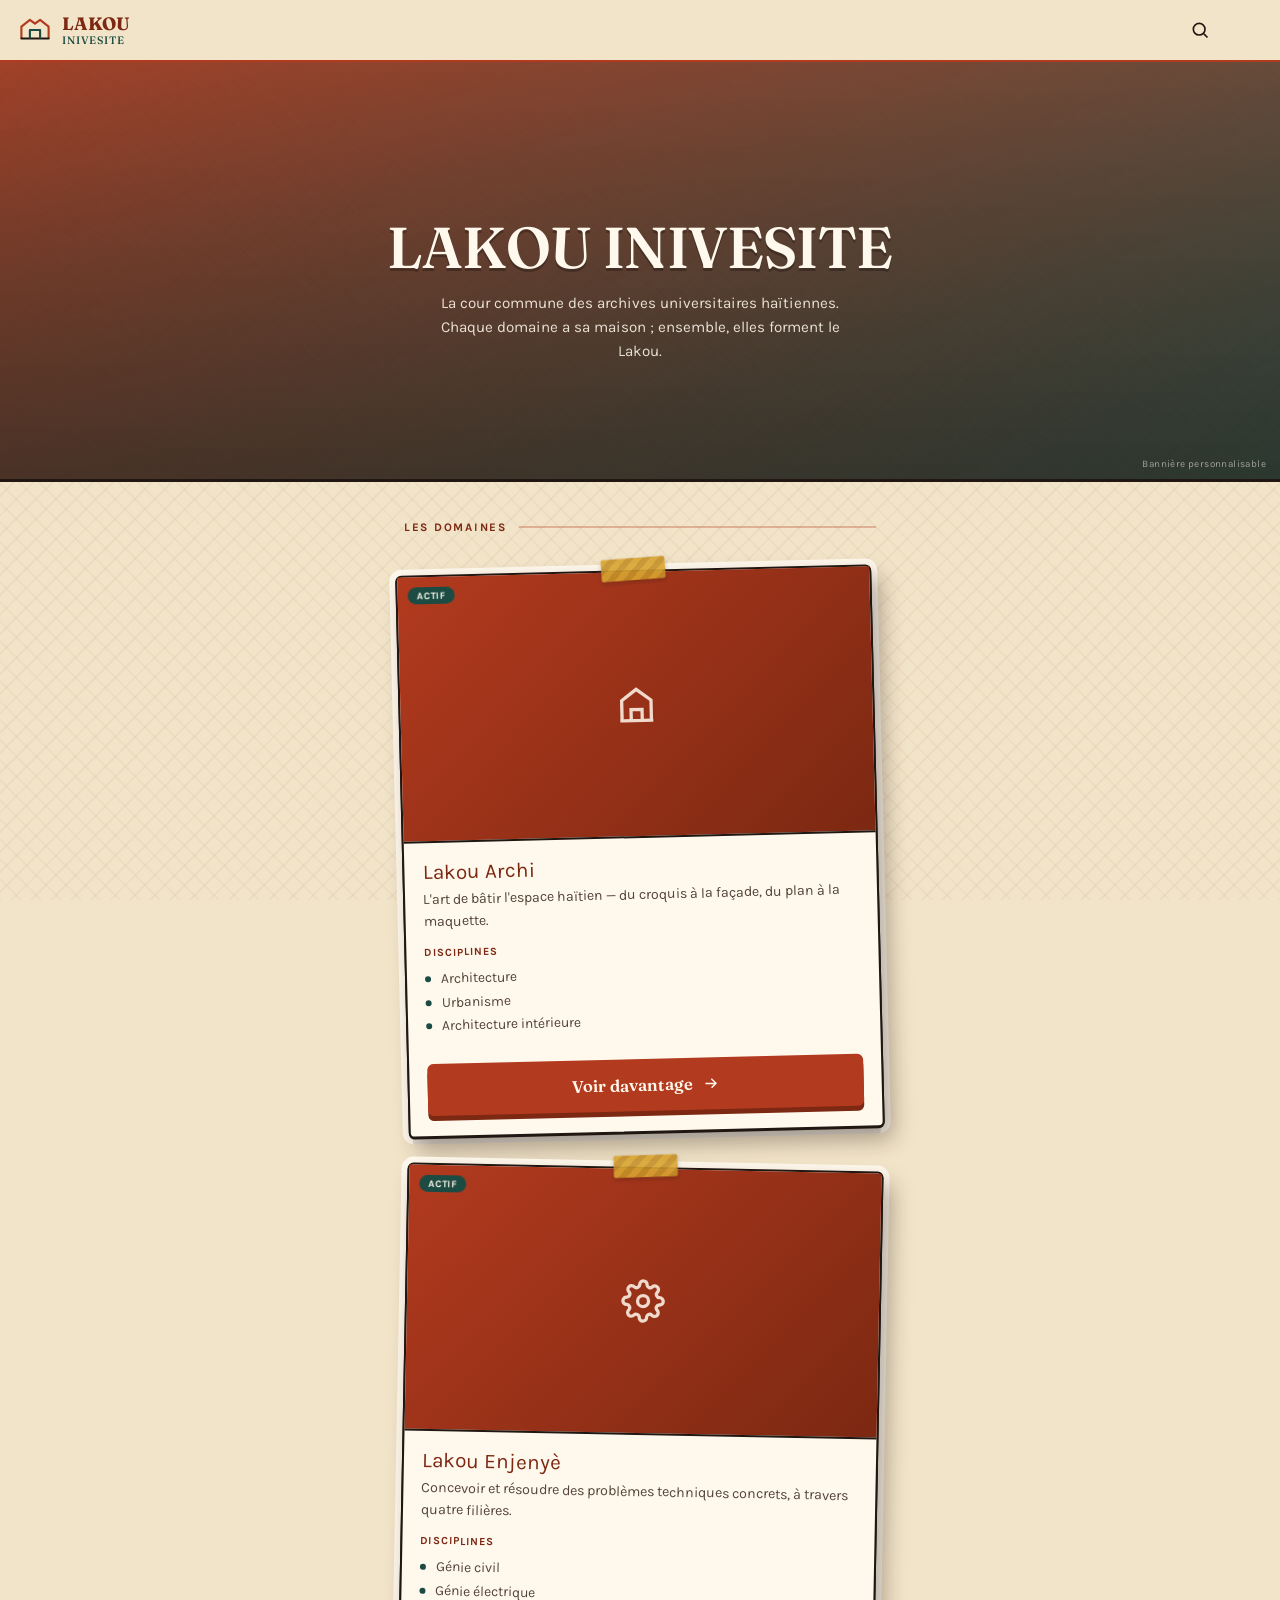
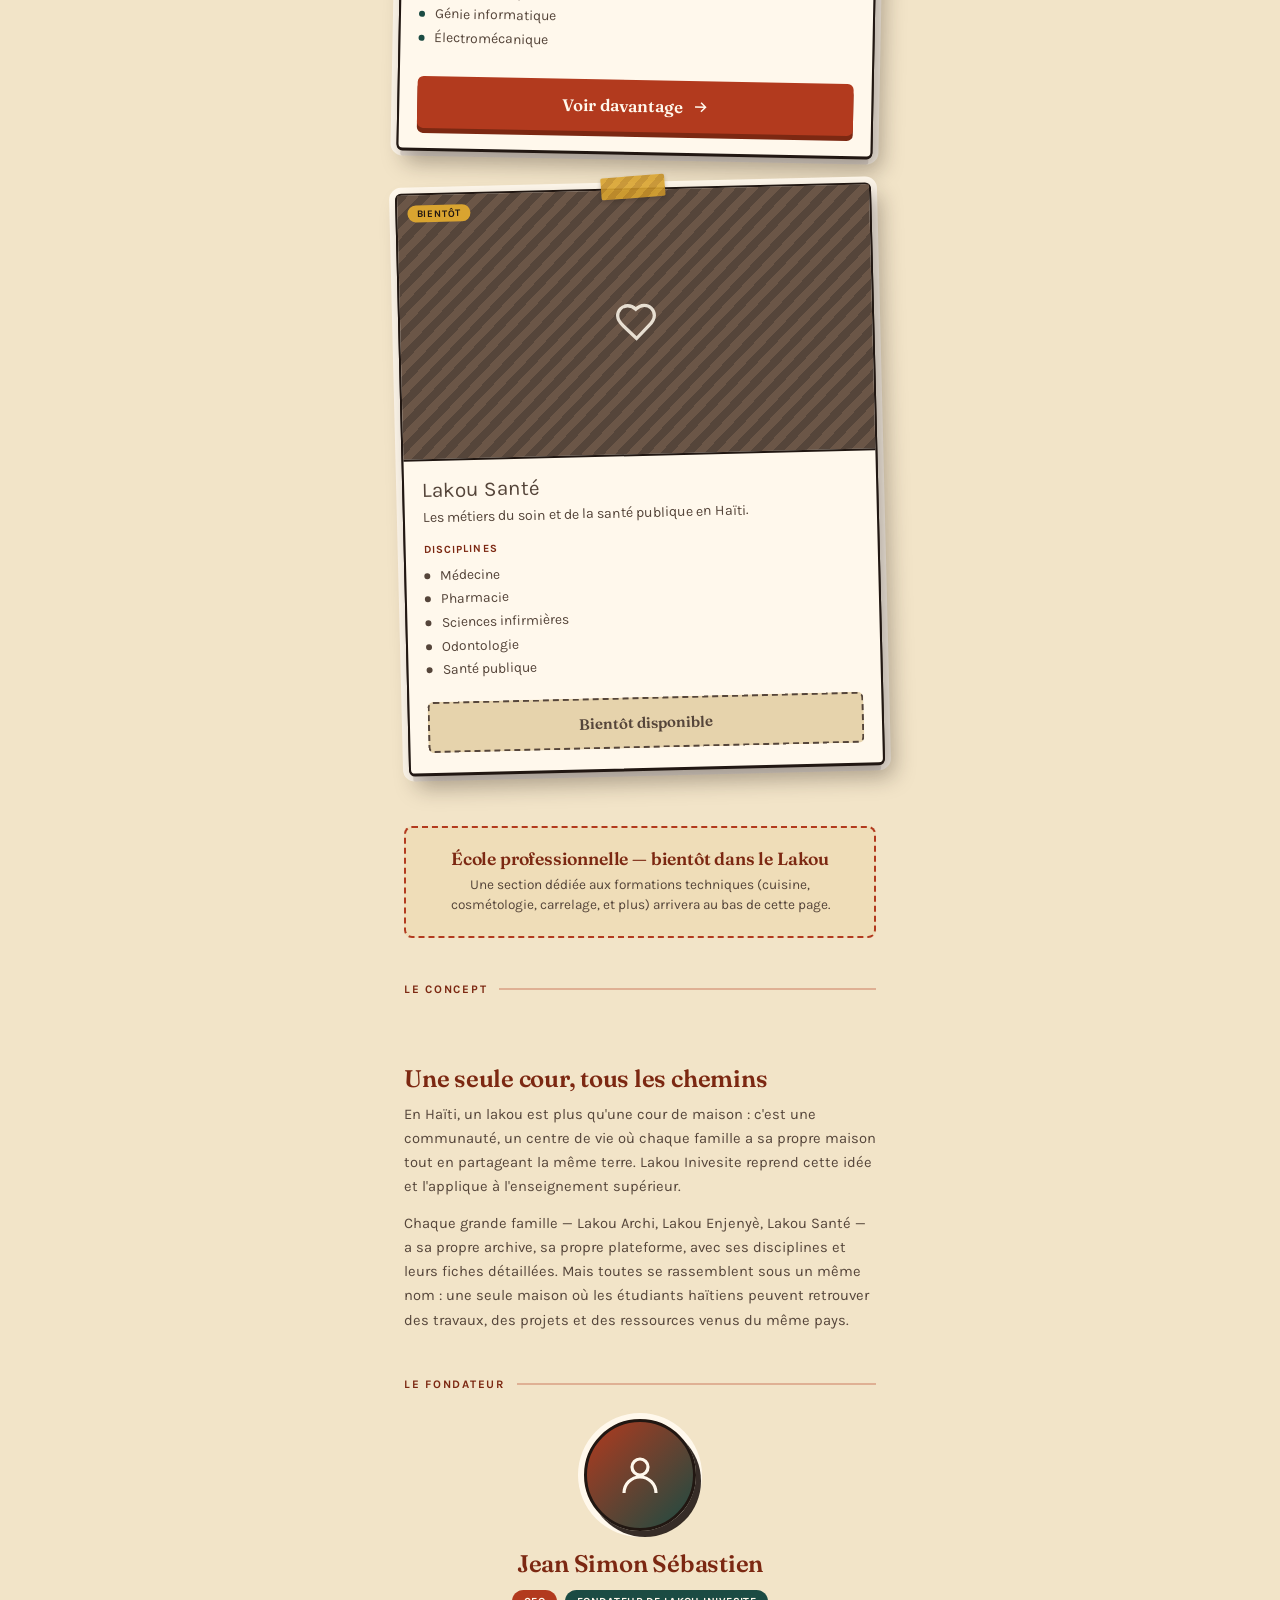
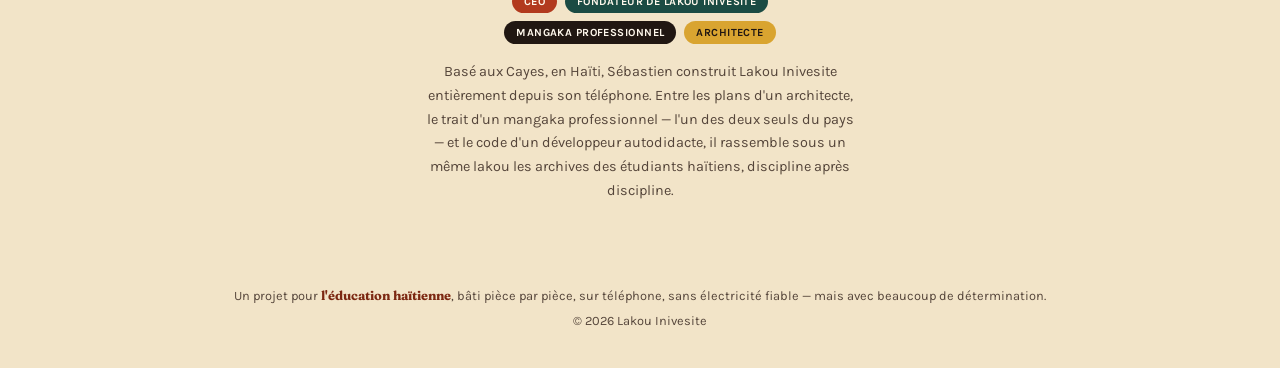
==== index.html @ 9344bf84 "Update index.html" ====
<!DOCTYPE html>
<html lang="fr">
<head>
<meta charset="UTF-8">
<meta name="viewport" content="width=device-width, initial-scale=1.0">
<title>Lakou Inivesite — La cour de tous les savoirs</title>
<link rel="preconnect" href="https://fonts.googleapis.com">
<link href="https://fonts.googleapis.com/css2?family=Fraunces:ital,opsz,wght@0,9..144,300;0,9..144,500;0,9..144,600;0,9..144,700;1,9..144,500&family=Karla:wght@400;500;600;700&display=swap" rel="stylesheet">
<link rel="stylesheet" href="style.css">
</head>
<body>

<header>
  <a href="#top" class="logo-link">
    <svg class="logo-mark" viewBox="0 0 40 40" fill="none">
      <path d="M4 30V16L14 8L20 12.5L26 8L36 16V30" stroke="#b23a1e" stroke-width="2.5" stroke-linejoin="round"/>
      <path d="M4 30H36" stroke="#211712" stroke-width="2.5" stroke-linecap="round"/>
      <path d="M14 30V20H26V30" stroke="#1b4b43" stroke-width="2.5" stroke-linejoin="round"/>
    </svg>
    <span class="logo-text">LAKOU<span>Inivesite</span></span>
  </a>
  <div class="header-actions">
    <button class="search-btn" id="searchBtn" aria-label="Recherche">
      <svg viewBox="0 0 24 24" fill="none" stroke="currentColor" stroke-width="2"><circle cx="11" cy="11" r="7"/><path d="M21 21l-4.35-4.35"/></svg>
    </button>
    <button class="burger" id="burgerBtn" aria-label="Menu">
      <span></span><span></span><span></span>
    </button>
  </div>
</header>

<div class="overlay" id="overlay"></div>
<nav class="menu-panel" id="menuPanel">

  <div class="menu-section">Navigation</div>
  <a href="#top" data-close>Accueil<small>Retour en haut de page</small></a>

  <button class="menu-accordion-toggle" id="domainesToggle">
    <span>Domaines universitaires<small>Voir toutes les grandes familles</small></span>
    <svg class="chevron" viewBox="0 0 24 24" fill="none" stroke="currentColor" stroke-width="2"><path d="M6 9l6 6 6-6"/></svg>
  </button>
  <div class="menu-submenu" id="domainesSubmenu">
    <a href="https://lakou-archi-k68x.vercel.app/">Lakou Archi</a>
    <a href="https://lakou-enjenye26.vercel.app/index.html">Lakou Enjenyè</a>
    <div class="disabled">Lakou Santé <span class="tag-soon">Bientôt</span></div>
  </div>

  <div class="menu-section">À venir</div>
  <div class="disabled">École professionnelle <span class="tag-soon">Bientôt</span></div>
  <div class="disabled">Statistiques du réseau <span class="tag-soon">Bientôt</span></div>

  <div class="menu-section">À propos</div>
  <a href="#apropos" data-close>Le concept du Lakou<small>Pourquoi une cour commune</small></a>
  <a href="#fondateur" data-close>Le fondateur<small>Qui est derrière Lakou Inivesite</small></a>
  <a href="#kontak" data-close>Contact<small>Nous écrire</small></a>

</nav>

<main id="top">

  <!-- BANNIÈRE : espace réservé pour une image de couverture -->
  <section class="banniere" id="banniere">
    <img src="https://qptnjgdfobznwmsguvyf.supabase.co/storage/v1/object/public/lakou-inivesite/a92a696d2355a5f50735ad07176bb3b3.jpg" alt="" id="banniereImg"
         onerror="this.style.display='none';">
    <div class="banniere-scrim"></div>
    <div class="banniere-content">
      <h1>LAKOU INIVESITE</h1>
      <p>La cour commune des archives universitaires haïtiennes. Chaque domaine a sa maison ; ensemble, elles forment le Lakou.</p>
    </div>
    <span class="banniere-note">Bannière personnalisable</span>
  </section>

  <div class="section-label" style="margin-top:38px;"><span>Les domaines</span><div class="line"></div></div>

  <section class="domaines" id="domaines">

    <!-- LAKOU ARCHI -->
    <article class="card">
      <div class="card-image">
        <img src="https://qptnjgdfobznwmsguvyf.supabase.co/storage/v1/object/public/lakou-inivesite/b21d665e73f0543571f9ddf861f440ad.jpg" alt="Lakou Archi" onerror="this.style.display='none'; this.parentElement.querySelector('.fallback-icon').style.display='block';">
        <svg class="fallback-icon" style="display:block" viewBox="0 0 24 24" fill="none" stroke="#fff8ec" stroke-width="1.8"><path d="M3 21h18M4 21V10l8-6 8 6v11M9 21v-6h6v6M7 14h.01M17 14h.01M7 10.5h.01M17 10.5h.01"/></svg>
        <span class="badge actif">Actif</span>
      </div>
      <div class="card-body">
        <div class="card-title">Lakou Archi</div>
        <p class="card-desc">L'art de bâtir l'espace haïtien — du croquis à la façade, du plan à la maquette.</p>
        <div class="disciplines-label">Disciplines</div>
        <ul class="disciplines-list">
          <li>Architecture</li>
          <li>Urbanisme</li>
          <li>Architecture intérieure</li>
        </ul>
        <a class="btn-explorer" href="https://lakou-archi-rho.vercel.app/">
          Voir davantage
          <svg viewBox="0 0 24 24" fill="none" stroke="currentColor" stroke-width="2"><path d="M5 12h14M13 6l6 6-6 6"/></svg>
        </a>
      </div>
    </article>

    <!-- LAKOU ENJENYE -->
    <article class="card">
      <div class="card-image">
        <img src="https://qptnjgdfobznwmsguvyf.supabase.co/storage/v1/object/public/lakou-inivesite/6732bbb6fe9415f58ae7c1cf74c3ac40%20(1).jpg" alt="Lakou Enjenyè" onerror="this.style.display='none'; this.parentElement.querySelector('.fallback-icon').style.display='block';">
        <svg class="fallback-icon" style="display:block" viewBox="0 0 24 24" fill="none" stroke="#fff8ec" stroke-width="1.8"><circle cx="12" cy="12" r="3"/><path d="M19.4 15a1.65 1.65 0 00.33 1.82l.06.06a2 2 0 11-2.83 2.83l-.06-.06a1.65 1.65 0 00-1.82-.33 1.65 1.65 0 00-1 1.51V21a2 2 0 11-4 0v-.09A1.65 1.65 0 009 19.4a1.65 1.65 0 00-1.82.33l-.06.06a2 2 0 11-2.83-2.83l.06-.06A1.65 1.65 0 004.6 15a1.65 1.65 0 00-1.51-1H3a2 2 0 110-4h.09A1.65 1.65 0 004.6 9a1.65 1.65 0 00-.33-1.82l-.06-.06a2 2 0 112.83-2.83l.06.06A1.65 1.65 0 009 4.6a1.65 1.65 0 001-1.51V3a2 2 0 114 0v.09a1.65 1.65 0 001 1.51 1.65 1.65 0 001.82-.33l.06-.06a2 2 0 112.83 2.83l-.06.06A1.65 1.65 0 0019.4 9a1.65 1.65 0 001.51 1H21a2 2 0 110 4h-.09a1.65 1.65 0 00-1.51 1z"/></svg>
        <span class="badge actif">Actif</span>
      </div>
      <div class="card-body">
        <div class="card-title">Lakou Enjenyè</div>
        <p class="card-desc">Concevoir et résoudre des problèmes techniques concrets, à travers quatre filières.</p>
        <div class="disciplines-label">Disciplines</div>
        <ul class="disciplines-list">
          <li>Génie civil</li>
          <li>Génie électrique</li>
          <li>Génie informatique</li>
          <li>Électromécanique</li>
        </ul>
        <a class="btn-explorer" href="https://lakou-enjenye26.vercel.app/index.html">
          Voir davantage
          <svg viewBox="0 0 24 24" fill="none" stroke="currentColor" stroke-width="2"><path d="M5 12h14M13 6l6 6-6 6"/></svg>
        </a>
      </div>
    </article>

    <!-- LAKOU SANTE (bientôt) -->
    <article class="card soon">
      <div class="card-image">
        <svg class="fallback-icon" style="display:block" viewBox="0 0 24 24" fill="none" stroke="#fff8ec" stroke-width="1.8"><path d="M19 14c1.49-1.46 3-3.21 3-5.5A5.5 5.5 0 0016.5 3c-1.76 0-3 .5-4.5 2-1.5-1.5-2.74-2-4.5-2A5.5 5.5 0 002 8.5c0 2.29 1.51 4.04 3 5.5l7 7 7-7z"/></svg>
        <span class="badge bientot">Bientôt</span>
      </div>
      <div class="card-body">
        <div class="card-title">Lakou Santé</div>
        <p class="card-desc">Les métiers du soin et de la santé publique en Haïti.</p>
        <div class="disciplines-label">Disciplines</div>
        <ul class="disciplines-list">
          <li>Médecine</li>
          <li>Pharmacie</li>
          <li>Sciences infirmières</li>
          <li>Odontologie</li>
          <li>Santé publique</li>
        </ul>
        <span class="btn-disabled">Bientôt disponible</span>
      </div>
    </article>

  </section>

  <div class="ecole-pro-teaser">
    <div class="ecole-pro-box">
      <h3>École professionnelle — bientôt dans le Lakou</h3>
      <p>Une section dédiée aux formations techniques (cuisine, cosmétologie, carrelage, et plus) arrivera au bas de cette page.</p>
    </div>
  </div>

  <div class="section-label" style="margin-top:44px;"><span>Le concept</span><div class="line"></div></div>

  <section class="about" id="apropos">
    <h2>Une seule cour, tous les chemins</h2>
    <p>En Haïti, un lakou est plus qu'une cour de maison : c'est une communauté, un centre de vie où chaque famille a sa propre maison tout en partageant la même terre. Lakou Inivesite reprend cette idée et l'applique à l'enseignement supérieur.</p>
    <p>Chaque grande famille — Lakou Archi, Lakou Enjenyè, Lakou Santé — a sa propre archive, sa propre plateforme, avec ses disciplines et leurs fiches détaillées. Mais toutes se rassemblent sous un même nom : une seule maison où les étudiants haïtiens peuvent retrouver des travaux, des projets et des ressources venus du même pays.</p>
  </section>

  <div class="section-label" style="margin-top:44px;"><span>Le fondateur</span><div class="line"></div></div>

  <section class="fondateur" id="fondateur">
    <div class="fondateur-photo">
      <img src="" alt="Sébastien, fondateur de Lakou Inivesite"
           onerror="this.style.display='none'; this.parentElement.querySelector('.fallback-icon').style.display='block';">
      <svg class="fallback-icon" style="display:block" viewBox="0 0 24 24" fill="none" stroke="#fff8ec" stroke-width="1.6"><circle cx="12" cy="8" r="4"/><path d="M4 21c0-4.4 3.6-8 8-8s8 3.6 8 8"/></svg>
    </div>
    <h2>Jean Simon Sébastien</h2>
    <div class="fondateur-titres">
      <span class="titre-pill c1">CEO</span>
      <span class="titre-pill c2">Fondateur de Lakou Inivesite</span>
      <span class="titre-pill c3">Mangaka professionnel</span>
      <span class="titre-pill c4">Architecte</span>
    </div>
    <p class="fondateur-bio">Basé aux Cayes, en Haïti, Sébastien construit Lakou Inivesite entièrement depuis son téléphone. Entre les plans d'un architecte, le trait d'un mangaka professionnel — l'un des deux seuls du pays — et le code d'un développeur autodidacte, il rassemble sous un même lakou les archives des étudiants haïtiens, discipline après discipline.</p>
  </section>

  <footer id="kontak">
    <p>Un projet pour <strong>l'éducation haïtienne</strong>, bâti pièce par pièce, sur téléphone, sans électricité fiable — mais avec beaucoup de détermination.</p>
    <p style="margin-top:10px;">© 2026 Lakou Inivesite</p>
  </footer>
</main>

<!-- RECHERCHE -->
<div class="search-overlay" id="searchOverlay">
  <div class="search-panel">
    <div class="search-input-row">
      <svg viewBox="0 0 24 24" fill="none" stroke="currentColor" stroke-width="2"><circle cx="11" cy="11" r="7"/><path d="M21 21l-4.35-4.35"/></svg>
      <input type="text" id="searchInput" placeholder="Chercher un domaine, une discipline..." autocomplete="off">
      <button id="searchClose" aria-label="Fermer">×</button>
    </div>
    <div class="search-results" id="searchResults"></div>
  </div>
</div>

<script src="app.js"></script>
</body>
</html>
---- style.css ----
/* ============================================================
   LAKOU INIVESITE — style.css
   Palette : terracotta / encre / sarcelle caraïbe / or
   ============================================================ */

:root{
  --kreem: #f2e4c8;
  --kreem-dark: #e6d3ac;
  --papye: #fff8ec;

  --tè: #b23a1e;        /* terracotta, couleur primaire */
  --tè-fonse: #7c2812;
  --lagon: #1b4b43;     /* sarcelle caraïbe, secondaire — remplace le vert générique */
  --lagon-fonse: #0f332d;
  --lò: #d9a430;         /* or / accent "bientôt" */
  --enk: #211712;        /* encre presque noire, texte principal */
  --enk-doux: #55453a;
}

*{ box-sizing:border-box; margin:0; padding:0; }

body{
  background:var(--kreem);
  color:var(--enk);
  font-family:'Karla', sans-serif;
  overflow-x:hidden;
  position:relative;
}

body::before{
  content:"";
  position:fixed; inset:0;
  background-image:
    repeating-linear-gradient(45deg, rgba(178,58,30,0.035) 0 2px, transparent 2px 14px),
    repeating-linear-gradient(-45deg, rgba(33,23,18,0.03) 0 2px, transparent 2px 14px);
  pointer-events:none;
  z-index:0;
}

h1,h2,h3,.display{ font-family:'Fraunces', serif; font-weight:600; letter-spacing:-0.01em; }

/* ---------- HEADER (compact, sticky) ---------- */
header{
  position:sticky; top:0; z-index:100;
  display:flex; align-items:center; justify-content:space-between;
  padding: 12px 18px;
  padding-top: calc(12px + env(safe-area-inset-top));

  background:rgba(242,228,200,0.92);
  backdrop-filter:blur(6px);
  border-bottom:2px solid var(--tè);
}

.logo-link{ display:flex; align-items:center; gap:10px; text-decoration:none; }
.logo-mark{ width:34px; height:34px; flex-shrink:0; }
.logo-text{
  line-height: 1.2;

  font-family:'Fraunces', serif; font-weight:700; font-size:1.12rem;
  color:var(--tè-fonse); letter-spacing:-0.01em; line-height:1;
}
.logo-text span{ display:block; font-size:0.6em; color:var(--lagon); font-weight:500; letter-spacing:0.08em; text-transform:uppercase; margin-top:2px; }

.burger{
  width:36px; height:30px;
  display:flex; flex-direction:column; justify-content:space-between;
  background:none; border:none; cursor:pointer; z-index:200;
}
.burger span{ display:block; height:3px; border-radius:3px; background:var(--enk); transition:all .3s ease; }
.burger.open span:nth-child(1){ transform:translateY(13px) rotate(45deg); }
.burger.open span:nth-child(2){ opacity:0; }
.burger.open span:nth-child(3){ transform:translateY(-13px) rotate(-45deg); }

/* ---------- MENU PANEL ---------- */
.menu-panel{
  position:fixed; top:0; right:-100%; width:min(340px, 84vw); height:100%;
  background:var(--enk); color:var(--kreem);
  z-index:150; padding:96px 30px 32px; overflow-y:auto;
  transition:right .4s cubic-bezier(.65,0,.35,1);
  box-shadow:-10px 0 40px rgba(0,0,0,.35);
}
.menu-panel.open{ right:0; }
.menu-section{ font-size:0.65rem; text-transform:uppercase; letter-spacing:0.14em; color:var(--lò); font-weight:700; margin:24px 0 10px; }
.menu-section:first-of-type{ margin-top:0; }
.menu-panel a{
  display:block; color:var(--kreem); text-decoration:none;
  font-family:'Fraunces', serif; font-size:1.15rem; font-weight:500;
  padding:11px 0; border-bottom:1px solid rgba(242,228,200,0.15);
}
.menu-panel a small{ display:block; font-family:'Karla',sans-serif; font-weight:400; font-size:0.73rem; color:rgba(242,228,200,0.6); margin-top:3px; }
.menu-panel .disabled{
  display:flex; align-items:center; justify-content:space-between; gap:10px;
  font-family:'Fraunces', serif; font-size:1.15rem; font-weight:500; color:rgba(242,228,200,0.38);
  padding:11px 0; border-bottom:1px solid rgba(242,228,200,0.15);
}
.menu-panel .disabled small{ display:block; font-family:'Karla',sans-serif; font-weight:400; font-size:0.73rem; color:rgba(242,228,200,0.32); margin-top:3px; }
.tag-soon{ flex-shrink:0; font-size:0.6rem; text-transform:uppercase; letter-spacing:0.06em; font-weight:700; color:var(--enk); background:var(--lò); padding:3px 8px; border-radius:20px; }

.overlay{ position:fixed; inset:0; background:rgba(33,23,18,0.55); opacity:0; pointer-events:none; transition:opacity .3s; z-index:140; }
.overlay.open{ opacity:1; pointer-events:auto; }
/* ---------- BANNIÈRE ---------- */
.banniere{
  position:relative;
  z-index:1;
  width:100%;
  min-height:420px;
  overflow:hidden;
  display:flex;
  align-items:center;
  justify-content:center;
  padding:90px 20px 50px;
  background:
    linear-gradient(160deg, rgba(178,58,30,0.92), rgba(27,75,67,0.88)),
    repeating-linear-gradient(45deg, rgba(255,248,236,0.05) 0 3px, transparent 3px 22px);
  border-bottom:3px solid var(--enk);
}
.banniere img{ position:absolute; inset:0; width:100%; height:100%; object-fit:cover; }
.banniere-scrim{
  position:absolute; inset:0;
  background:linear-gradient(180deg, rgba(33,23,18,0.15), rgba(33,23,18,0.55));
}
.banniere-content{ position:relative; z-index:2; text-align:center; padding:0 24px; }
.banniere h1{
  font-size:clamp(2.3rem, 9vw, 3.6rem); color:var(--papye); line-height:1.05;
  text-shadow:0 3px 0 rgba(33,23,18,0.4);
}
.banniere p{ margin-top:14px; font-size:0.95rem; color:rgba(255,248,236,0.88); max-width:420px; margin-left:auto; margin-right:auto; line-height:1.55; }
.banniere-note{
  position:absolute; bottom:10px; right:14px; z-index:2;
  font-size:0.62rem; color:rgba(255,248,236,0.55); letter-spacing:0.04em;
}

/* ---------- SECTION LABELS ---------- */
.section-label{ display:flex; align-items:center; gap:12px; max-width:520px; margin:0 auto; padding:0 24px; }
.section-label .line{ flex:1; height:2px; background:var(--tè); opacity:0.3; }
.section-label span{ font-size:0.72rem; letter-spacing:0.15em; text-transform:uppercase; color:var(--tè-fonse); font-weight:700; white-space:nowrap; }
/* ---------- GRID DE CARTES (effet 3D / scrapbook) ---------- */
.domaines{
  position:relative; z-index:1;
  max-width:520px; margin:0 auto; padding:36px 22px 20px;
  display:flex; flex-direction:column; gap:34px;
}

.card{
  background:var(--papye);
  border:2px solid var(--enk);
  border-radius:6px;
  overflow:visible;
  position:relative;
  cursor:pointer;
  transform:rotate(var(--tilt, -1.2deg));
  box-shadow:
    0 1px 0 var(--enk),
    0 10px 0 -4px rgba(33,23,18,0.12),
    8px 12px 22px rgba(33,23,18,0.35),
    0 0 0 6px var(--papye);
  transition:transform .25s cubic-bezier(.34,1.4,.64,1), box-shadow .25s ease;
}
.card:nth-child(odd){ --tilt: -1.4deg; }
.card:nth-child(even){ --tilt: 1.1deg; }
.card:active, .card:focus-visible{
  transform:rotate(0deg) translateY(-3px) scale(1.015);
  box-shadow:
    0 1px 0 var(--enk),
    10px 16px 26px rgba(33,23,18,0.4),
    0 0 0 6px var(--papye);
}

.card::before{ /* ruban de "washi tape" */
  content:"";
  position:absolute; top:-14px; left:50%; transform:translateX(-50%) rotate(-3deg);
  width:64px; height:22px;
  background:repeating-linear-gradient(135deg, var(--lò) 0 6px, #c48f28 6px 12px);
  opacity:0.9; border-radius:2px;
  box-shadow:0 2px 4px rgba(33,23,18,0.25);
  z-index:3;
}

.card-image{
  width:100%; aspect-ratio:16/9; position:relative; overflow:hidden;
  background:linear-gradient(135deg, var(--tè), var(--tè-fonse));
  display:flex; align-items:center; justify-content:center;
  border-bottom:2px solid var(--enk);
}
.card-image img{
  position:absolute; inset:0;
  width:100%; height:100%; object-fit:cover; z-index:2;
}
.card-image .fallback-icon{
  position:absolute; top:50%; left:50%;
  transform:translate(-50%,-50%);
  width:44px; height:44px; opacity:0.85; z-index:1;
}
.card-image .badge{ position:absolute; top:10px; left:10px; }

.card.soon .card-image{ background:repeating-linear-gradient(135deg, var(--enk-doux) 0 8px, #6b5647 8px 16px); }

.card-body{ padding:18px 18px 20px; }
.card-title{ font-size:1.3rem; color:var(--tè-fonse); line-height:1.1; margin-bottom:6px; }
.card.soon .card-title{ color:var(--enk-doux); }

.badge{ display:inline-block; font-size:0.62rem; letter-spacing:0.08em; text-transform:uppercase; font-weight:700; padding:3px 9px; border-radius:20px; }
.badge.actif{ background:var(--lagon); color:var(--papye); }
.badge.bientot{ background:var(--lò); color:var(--enk); }

.card-desc{ font-size:0.89rem; line-height:1.5; color:var(--enk-doux); }
.card-tap{ margin-top:13px; font-size:0.76rem; font-weight:700; color:var(--tè); letter-spacing:0.03em; display:flex; align-items:center; gap:6px; }
.card.soon .card-tap{ color:var(--enk-doux); }
.card-tap svg{ width:14px; height:14px; }

/* ---------- CONCEPT / ABOUT ---------- */
.about{ position:relative; z-index:1; max-width:520px; margin:40px auto 0; padding:28px 24px 0; }
.about h2{ color:var(--tè-fonse); font-size:1.5rem; margin-bottom:10px; }
.about p{ font-size:0.92rem; line-height:1.65; color:var(--enk-doux); margin-bottom:12px; }

.ecole-pro-teaser{ max-width:520px; margin:36px auto 0; padding:0 24px; }
.ecole-pro-box{ border:2px dashed var(--tè); border-radius:8px; padding:20px; background:rgba(217,164,48,0.1); text-align:center; }
.ecole-pro-box h3{ color:var(--tè-fonse); font-size:1.1rem; margin-bottom:6px; }
.ecole-pro-box p{ font-size:0.85rem; color:var(--enk-doux); line-height:1.5; }

/* ---------- FONDATEUR ---------- */
.fondateur{ position:relative; z-index:1; max-width:480px; margin:0 auto; padding:28px 24px 0; text-align:center; }
.fondateur-photo{
  width:112px; height:112px; margin:0 auto 18px; border-radius:50%;
  border:3px solid var(--enk); background:linear-gradient(135deg, var(--tè), var(--lagon));
  display:flex; align-items:center; justify-content:center; overflow:hidden;
  box-shadow:5px 6px 0 rgba(33,23,18,0.9), 0 0 0 6px var(--papye);
}
.fondateur-photo img{ width:100%; height:100%; object-fit:cover; }
.fondateur-photo .fallback-icon{ width:48px; height:48px; }
.fondateur h2{ color:var(--tè-fonse); font-size:1.5rem; }
.fondateur-titres{ display:flex; flex-wrap:wrap; justify-content:center; gap:8px; margin:12px 0 16px; }
.titre-pill{ font-size:0.68rem; letter-spacing:0.04em; font-weight:700; text-transform:uppercase; color:var(--papye); padding:5px 12px; border-radius:20px; }
.titre-pill.c1{ background:var(--tè); }
.titre-pill.c2{ background:var(--lagon); }
.titre-pill.c3{ background:var(--enk); }
.titre-pill.c4{ background:var(--lò); color:var(--enk); }
.fondateur-bio{ font-size:0.9rem; line-height:1.65; color:var(--enk-doux); }

footer{ position:relative; z-index:1; text-align:center; padding:50px 24px 40px; margin-top:34px; color:var(--enk-doux); font-size:0.8rem; }
footer strong{ color:var(--tè-fonse); font-family:'Fraunces',serif; }
/* ---------- MODAL ---------- */
.modal-overlay{ position:fixed; inset:0; background:rgba(33,23,18,0.65); z-index:300; opacity:0; pointer-events:none; transition:opacity .3s; display:flex; align-items:flex-end; }
.modal-overlay.open{ opacity:1; pointer-events:auto; }
.modal{ background:var(--kreem); width:100%; max-height:90vh; overflow-y:auto; border-radius:22px 22px 0 0; border-top:3px solid var(--tè); padding:28px 24px 36px; position:relative; transform:translateY(100%); transition:transform .38s cubic-bezier(.32,.72,.24,1); }
.modal-overlay.open .modal{ transform:translateY(0); }
.modal-handle{ width:40px; height:4px; background:var(--enk-doux); opacity:0.3; border-radius:4px; margin:0 auto 20px; }
.modal-close{ position:absolute; top:18px; right:20px; background:none; border:none; font-size:1.6rem; color:var(--enk); cursor:pointer; line-height:1; }

.modal-image{ width:100%; aspect-ratio:16/9; border-radius:10px; overflow:hidden; margin-bottom:16px; border:2px solid var(--enk); background:linear-gradient(135deg, var(--tè), var(--tè-fonse)); display:flex; align-items:center; justify-content:center; box-shadow:6px 8px 0 rgba(33,23,18,0.15); }
.modal-image img{ width:100%; height:100%; object-fit:cover; }
.modal-image svg{ width:48px; height:48px; opacity:0.85; }

.modal h2{ color:var(--tè-fonse); font-size:1.7rem; margin-bottom:6px; }
.modal .badge{ margin-bottom:14px; }

.modal-block{ margin-top:18px; }
.modal-block h4{ font-size:0.7rem; text-transform:uppercase; letter-spacing:0.1em; color:var(--tè-fonse); font-weight:700; margin-bottom:8px; }
.modal-block p{ font-size:0.92rem; line-height:1.6; color:var(--enk-doux); }
.modal-block ul{ list-style:none; }
.modal-block ul li{ font-size:0.9rem; line-height:1.5; color:var(--enk-doux); padding-left:18px; position:relative; margin-bottom:6px; }
.modal-block ul li::before{ content:"→"; position:absolute; left:0; color:var(--tè); font-weight:700; }

.filiere{ margin-bottom:12px; padding-left:14px; border-left:3px solid var(--lagon); }
.filiere-nom{ font-weight:700; color:var(--lagon-fonse); font-size:0.9rem; }
.filiere-desc{ font-size:0.85rem; color:var(--enk-doux); line-height:1.5; margin-top:2px; }

.duree-box{
  margin-top:16px; padding:12px 14px; background:var(--papye); border:2px solid var(--enk);
  border-radius:6px; display:flex; justify-content:space-between; align-items:center;
  font-size:0.85rem;
}
.duree-box .label{ font-weight:700; color:var(--tè-fonse); text-transform:uppercase; font-size:0.68rem; letter-spacing:0.06em; }
.duree-box .valeur{ font-weight:700; color:var(--enk); }

.btn-explorer{
  display:flex; align-items:center; justify-content:center; gap:8px;
  width:100%; margin-top:26px; padding:16px; border:none; border-radius:6px;
  background:var(--tè); color:var(--papye); font-family:'Fraunces',serif;
  font-weight:600; font-size:1.05rem; cursor:pointer;
  box-shadow:0 5px 0 var(--tè-fonse); transition:transform .15s;
}
.btn-explorer:active{ transform:translateY(4px); box-shadow:0 1px 0 var(--tè-fonse); }
.btn-explorer svg{ width:18px; height:18px; }

.modal-soon-msg{ margin-top:16px; padding:14px; background:var(--kreem-dark); border-radius:8px; font-size:0.88rem; color:var(--enk-doux); font-style:italic; }
/* ---------- MODAL ---------- */
.modal-overlay{ position:fixed; inset:0; background:rgba(33,23,18,0.65); z-index:300; opacity:0; pointer-events:none; transition:opacity .3s; display:flex; align-items:flex-end; }
.modal-overlay.open{ opacity:1; pointer-events:auto; }
.modal{ background:var(--kreem); width:100%; max-height:90vh; overflow-y:auto; border-radius:22px 22px 0 0; border-top:3px solid var(--tè); padding:28px 24px 36px; position:relative; transform:translateY(100%); transition:transform .38s cubic-bezier(.32,.72,.24,1); }
.modal-overlay.open .modal{ transform:translateY(0); }
.modal-handle{ width:40px; height:4px; background:var(--enk-doux); opacity:0.3; border-radius:4px; margin:0 auto 20px; }
.modal-close{ position:absolute; top:18px; right:20px; background:none; border:none; font-size:1.6rem; color:var(--enk); cursor:pointer; line-height:1; }

.modal-image{ width:100%; aspect-ratio:16/9; border-radius:10px; overflow:hidden; margin-bottom:16px; border:2px solid var(--enk); background:linear-gradient(135deg, var(--tè), var(--tè-fonse)); display:flex; align-items:center; justify-content:center; box-shadow:6px 8px 0 rgba(33,23,18,0.15); }
.modal-image img{ width:100%; height:100%; object-fit:cover; }
.modal-image svg{ width:48px; height:48px; opacity:0.85; }

.modal h2{ color:var(--tè-fonse); font-size:1.7rem; margin-bottom:6px; }
.modal .badge{ margin-bottom:14px; }

.modal-block{ margin-top:18px; }
.modal-block h4{ font-size:0.7rem; text-transform:uppercase; letter-spacing:0.1em; color:var(--tè-fonse); font-weight:700; margin-bottom:8px; }
.modal-block p{ font-size:0.92rem; line-height:1.6; color:var(--enk-doux); }
.modal-block ul{ list-style:none; }
.modal-block ul li{ font-size:0.9rem; line-height:1.5; color:var(--enk-doux); padding-left:18px; position:relative; margin-bottom:6px; }
.modal-block ul li::before{ content:"→"; position:absolute; left:0; color:var(--tè); font-weight:700; }

.filiere{ margin-bottom:12px; padding-left:14px; border-left:3px solid var(--lagon); }
.filiere-nom{ font-weight:700; color:var(--lagon-fonse); font-size:0.9rem; }
.filiere-desc{ font-size:0.85rem; color:var(--enk-doux); line-height:1.5; margin-top:2px; }

.duree-box{
  margin-top:16px; padding:12px 14px; background:var(--papye); border:2px solid var(--enk);
  border-radius:6px; display:flex; justify-content:space-between; align-items:center;
  font-size:0.85rem;
}
.duree-box .label{ font-weight:700; color:var(--tè-fonse); text-transform:uppercase; font-size:0.68rem; letter-spacing:0.06em; }
.duree-box .valeur{ font-weight:700; color:var(--enk); }

.btn-explorer{
  display:flex; align-items:center; justify-content:center; gap:8px;
  width:100%; margin-top:26px; padding:16px; border:none; border-radius:6px;
  background:var(--tè); color:var(--papye); font-family:'Fraunces',serif;
  font-weight:600; font-size:1.05rem; cursor:pointer; text-decoration:none;
  box-shadow:0 5px 0 var(--tè-fonse); transition:transform .15s;
}
.btn-explorer:active{ transform:translateY(4px); box-shadow:0 1px 0 var(--tè-fonse); }
.btn-explorer svg{ width:18px; height:18px; }

.modal-soon-msg{ margin-top:16px; padding:14px; background:var(--kreem-dark); border-radius:8px; font-size:0.88rem; color:var(--enk-doux); font-style:italic; }

.header-actions{ display:flex; align-items:center; gap:8px; }
.search-btn{
  width:36px; height:36px; border-radius:50%; border:none; background:none;
  color:var(--enk); display:flex; align-items:center; justify-content:center; cursor:pointer;
}
.search-btn svg{ width:20px; height:20px; }
/* ---------- LISTE DE DISCIPLINES ---------- */
.disciplines-label{
  margin-top:14px; font-size:0.68rem; text-transform:uppercase; letter-spacing:0.1em;
  color:var(--tè-fonse); font-weight:700;
}
.disciplines-list{ list-style:none; margin-top:8px; }
.disciplines-list li{
  font-size:0.87rem; color:var(--enk-doux); line-height:1.7;
  padding-left:16px; position:relative;
}
.disciplines-list li::before{
  content:""; position:absolute; left:0; top:9px;
  width:6px; height:6px; border-radius:50%; background:var(--lagon);
}
.card.soon .disciplines-list li::before{ background:var(--enk-doux); }

.btn-disabled{
  display:flex; align-items:center; justify-content:center;
  width:100%; margin-top:20px; padding:14px; border-radius:6px;
  background:var(--kreem-dark); color:var(--enk-doux);
  font-family:'Fraunces',serif; font-weight:600; font-size:0.95rem;
  border:2px dashed var(--enk-doux);
}

/* ---------- MENU : ACCORDÉON DOMAINES ---------- */
.menu-accordion-toggle{
  width:100%; background:none; border:none; text-align:left; cursor:pointer;
  display:flex; align-items:center; justify-content:space-between; gap:10px;
  color:var(--kreem); font-family:'Fraunces', serif; font-size:1.15rem; font-weight:500;
  padding:11px 0; border-bottom:1px solid rgba(242,228,200,0.15);
}
.menu-accordion-toggle small{ display:block; font-family:'Karla',sans-serif; font-weight:400; font-size:0.73rem; color:rgba(242,228,200,0.6); margin-top:3px; }
.menu-accordion-toggle .chevron{ width:18px; height:18px; flex-shrink:0; transition:transform .3s ease; }
.menu-accordion-toggle.open .chevron{ transform:rotate(180deg); }

.menu-submenu{ max-height:0; overflow:hidden; transition:max-height .3s ease; }
.menu-submenu.open{ max-height:300px; }
.menu-submenu a, .menu-submenu .disabled{
  padding:10px 0 10px 16px; font-size:1rem; border-bottom:1px solid rgba(242,228,200,0.1);
}

/* ---------- RECHERCHE ---------- */
.search-overlay{
  position:fixed; inset:0; z-index:400;
  background:rgba(33,23,18,0.7);
  opacity:0; pointer-events:none; transition:opacity .25s ease;
}
.search-overlay.open{ opacity:1; pointer-events:auto; }
.search-panel{ background:var(--kreem); margin:0 auto; max-width:560px; padding:18px 18px 0; }
.search-input-row{
  display:flex; align-items:center; gap:10px;
  background:var(--papye); border:2px solid var(--enk); border-radius:8px;
  padding:12px 14px;
}
.search-input-row svg{ width:18px; height:18px; color:var(--enk-doux); flex-shrink:0; }
.search-input-row input{ flex:1; border:none; background:none; outline:none; font-family:'Karla',sans-serif; font-size:1rem; color:var(--enk); }
.search-input-row button{ border:none; background:none; font-size:1.4rem; color:var(--enk-doux); cursor:pointer; line-height:1; }
.search-results{ padding:14px 2px 24px; max-height:70vh; overflow-y:auto; }
.search-result-item{
  display:block; padding:12px 10px; border-radius:6px; text-decoration:none;
  color:var(--enk); margin-bottom:6px; background:var(--papye); border:1px solid rgba(33,23,18,0.1);
}
.search-result-item .srt{ font-weight:700; color:var(--tè-fonse); font-family:'Fraunces',serif; }
.search-result-item .srd{ font-size:0.82rem; color:var(--enk-doux); margin-top:2px; }
.search-empty{ font-size:0.85rem; color:var(--enk-doux); padding:10px; text-align:center; }
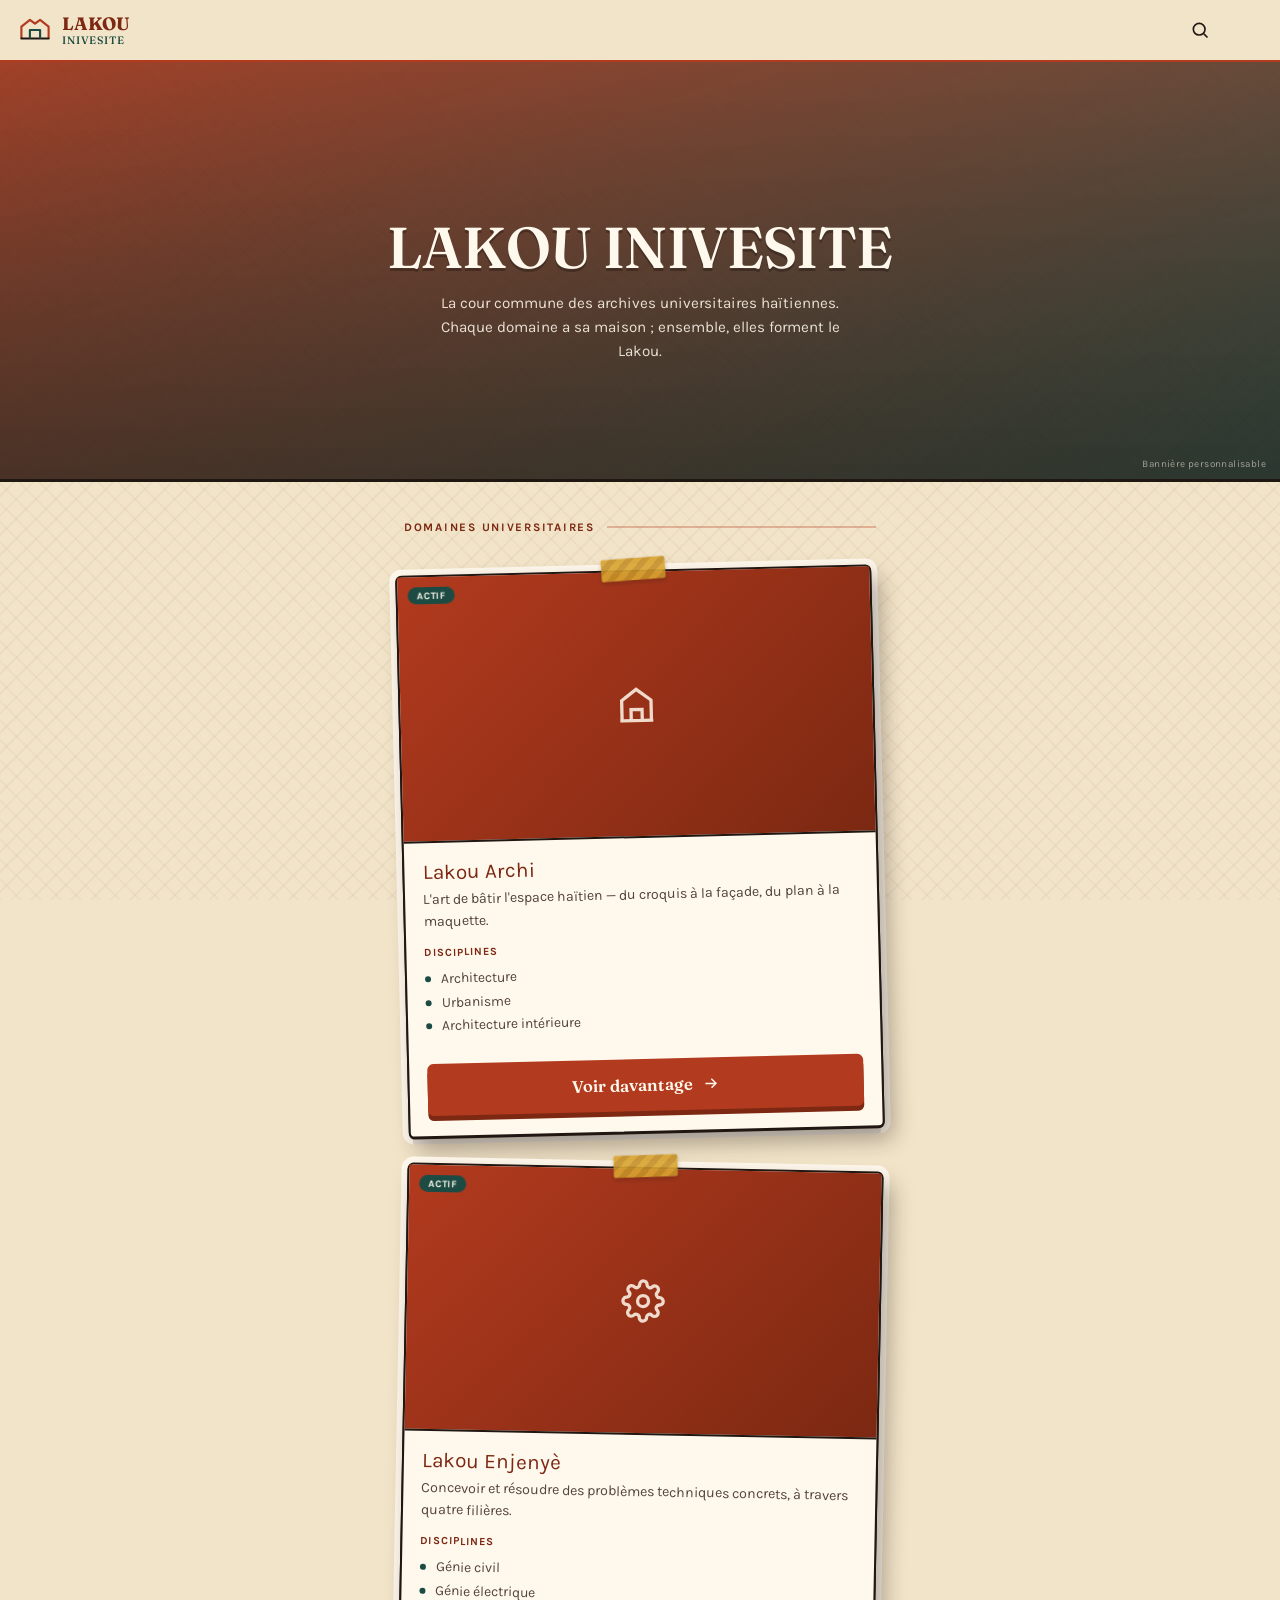
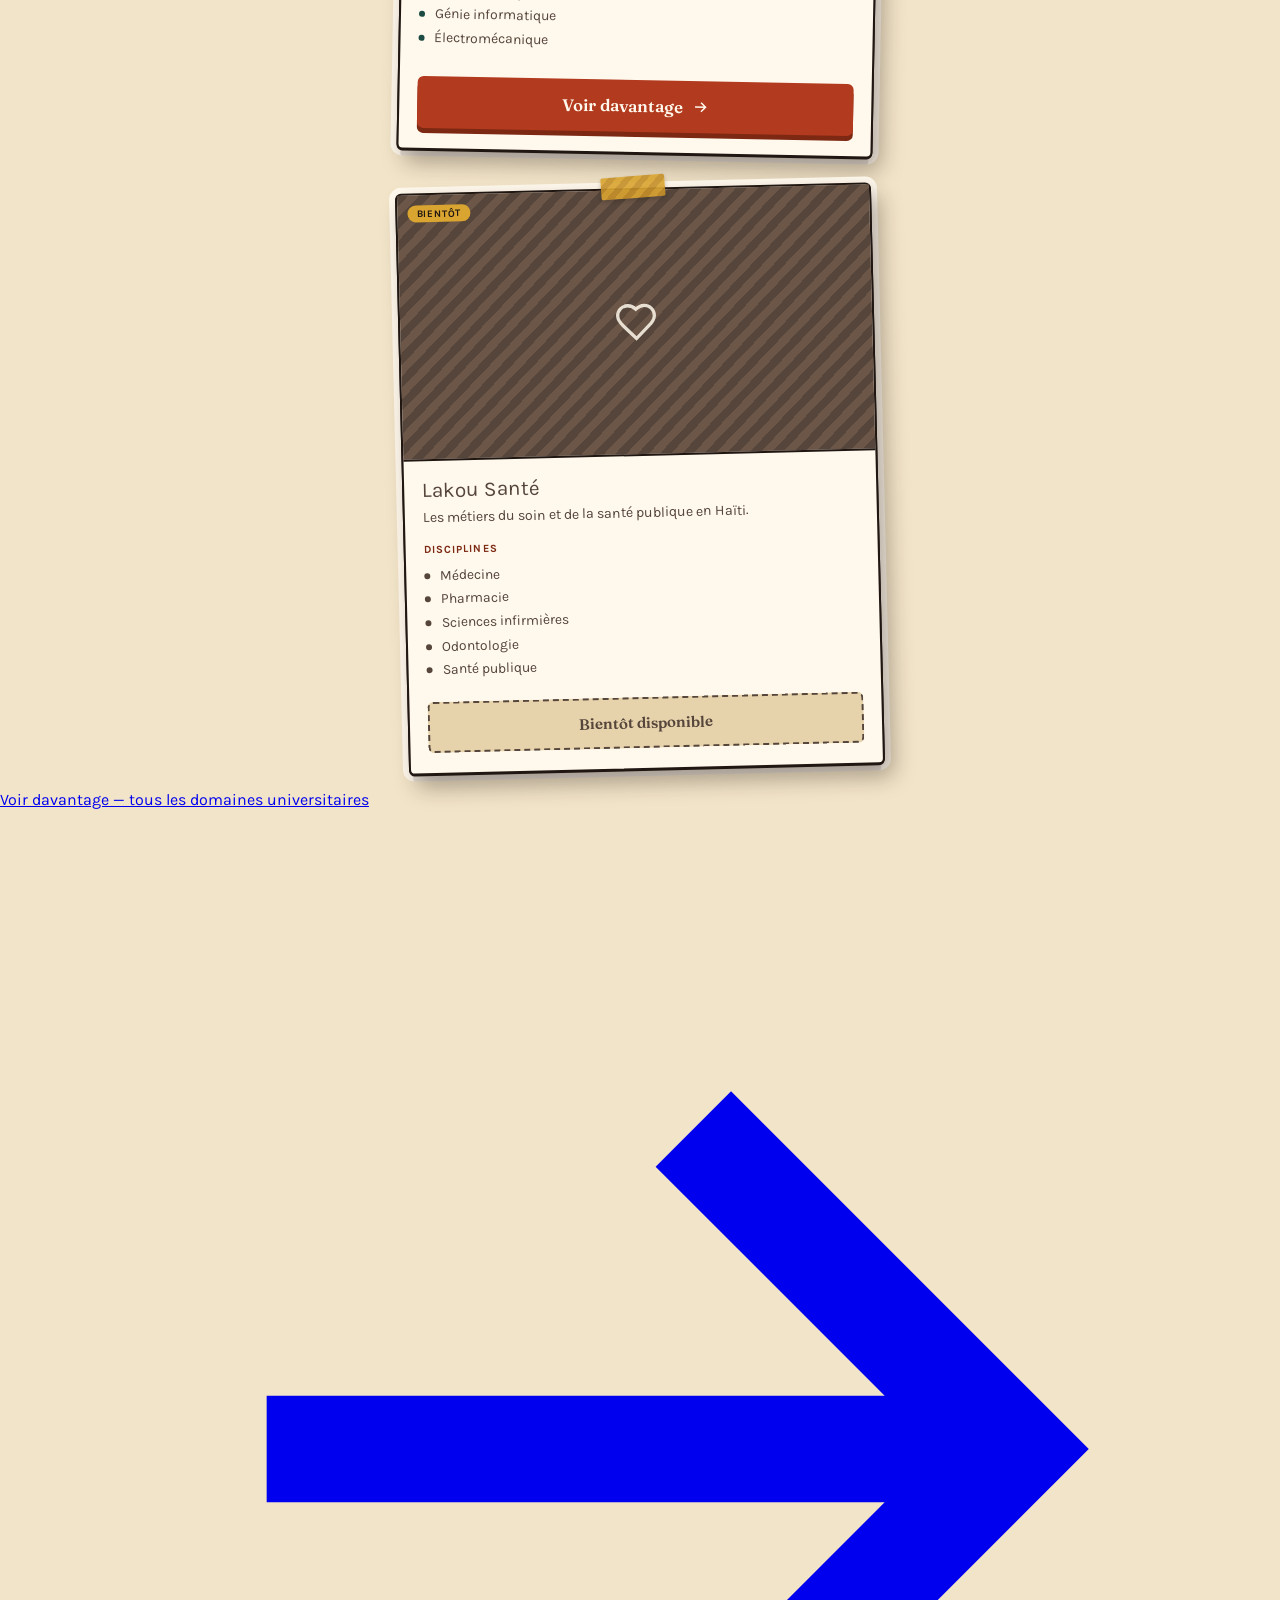
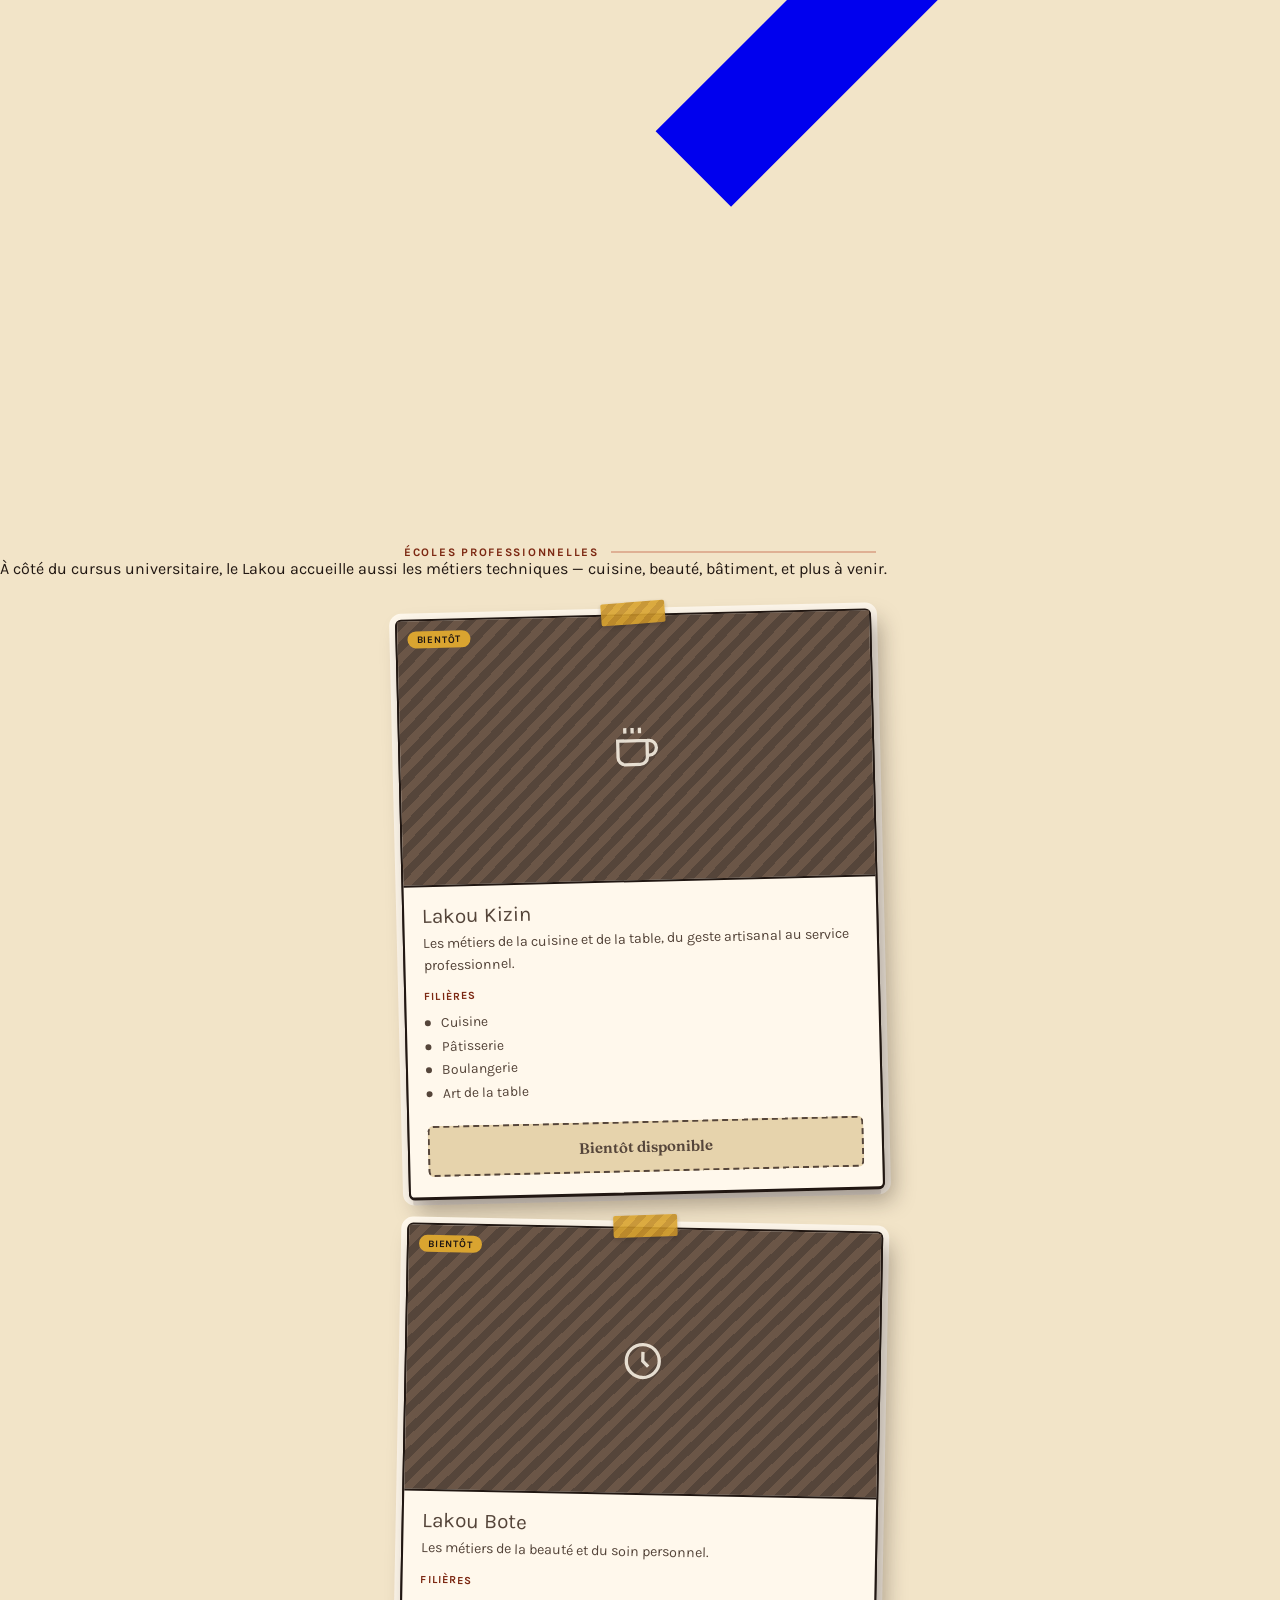
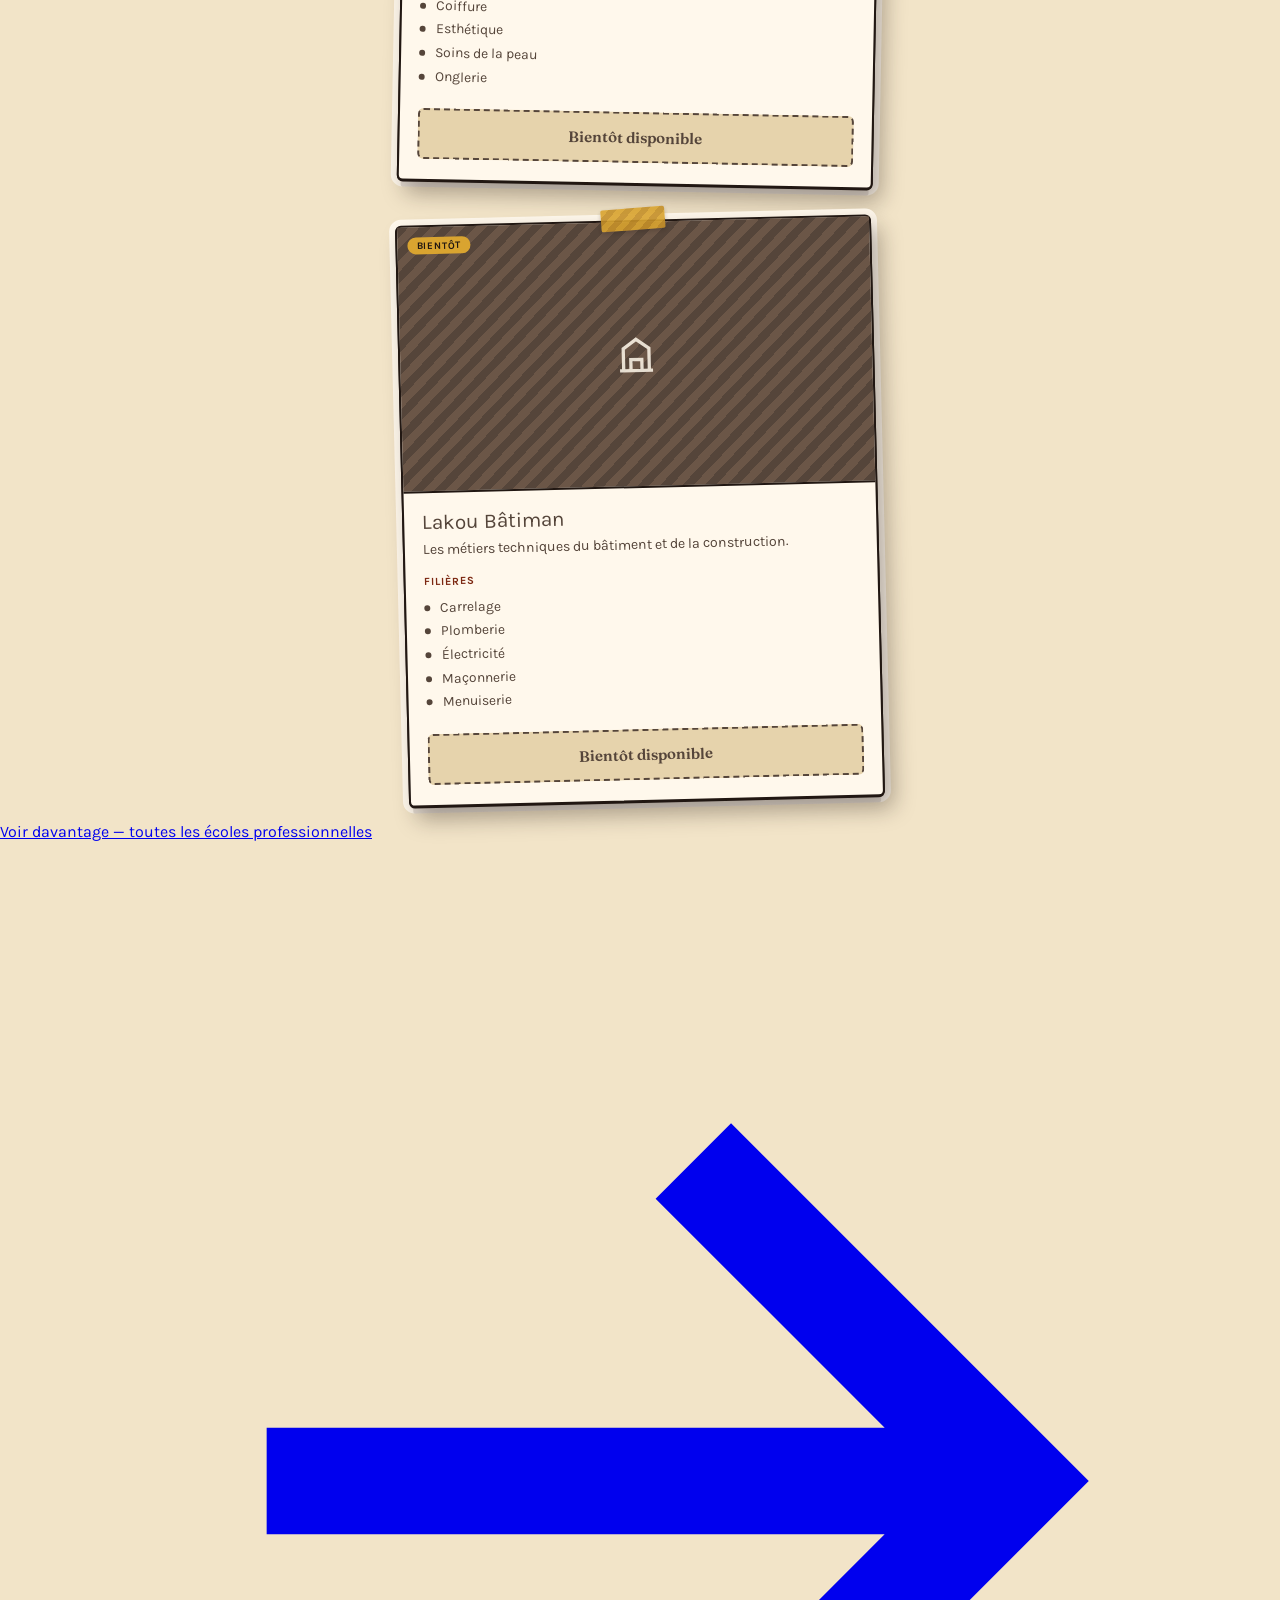
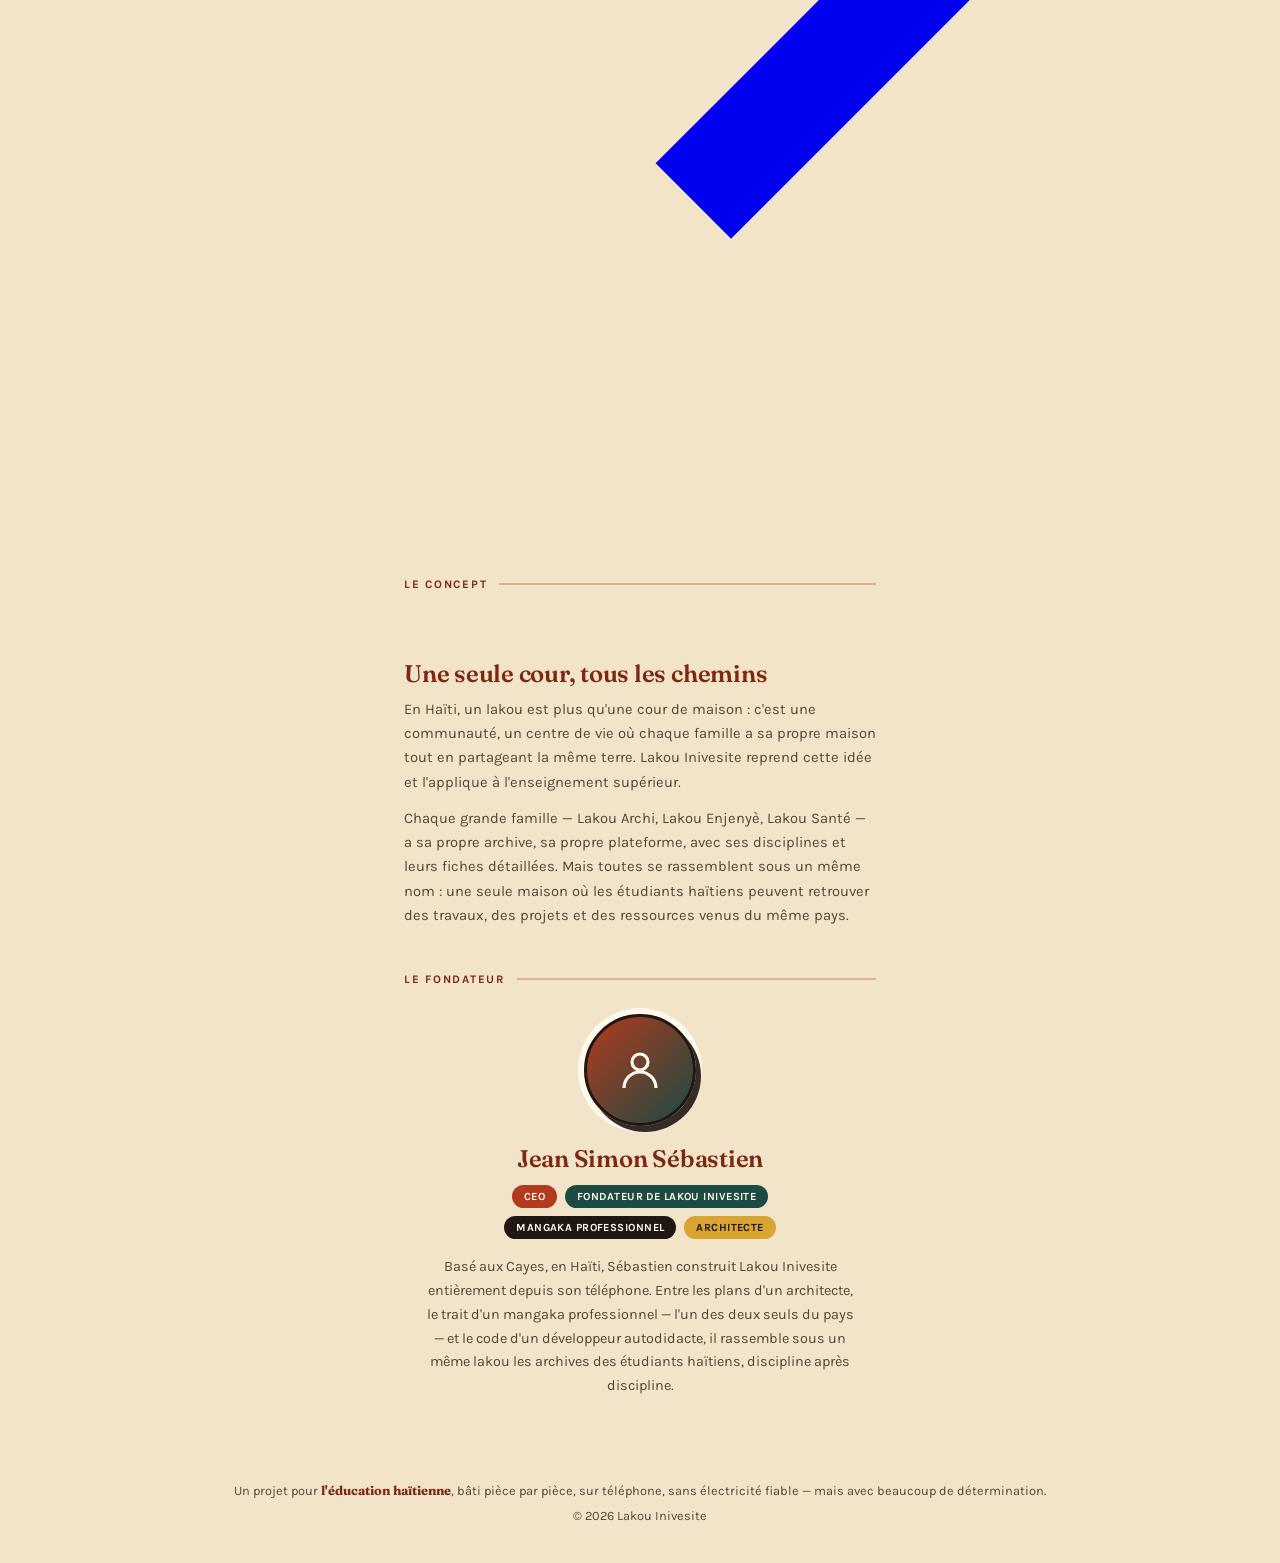
==== commit 0e4f9caf: "Update index.html" ====
--- a/index.html
+++ b/index.html
@@ -40,13 +40,24 @@
     <svg class="chevron" viewBox="0 0 24 24" fill="none" stroke="currentColor" stroke-width="2"><path d="M6 9l6 6 6-6"/></svg>
   </button>
   <div class="menu-submenu" id="domainesSubmenu">
-    <a href="https://lakou-archi-k68x.vercel.app/">Lakou Archi</a>
+    <a href="https://lakou-archi-rho.vercel.app/">Lakou Archi</a>
     <a href="https://lakou-enjenye26.vercel.app/index.html">Lakou Enjenyè</a>
     <div class="disabled">Lakou Santé <span class="tag-soon">Bientôt</span></div>
+    <a href="universites.html">Voir tous les domaines →</a>
+  </div>
+
+  <button class="menu-accordion-toggle" id="ecoleProToggle">
+    <span>Écoles professionnelles<small>Cuisine, beauté, bâtiment…</small></span>
+    <svg class="chevron" viewBox="0 0 24 24" fill="none" stroke="currentColor" stroke-width="2"><path d="M6 9l6 6 6-6"/></svg>
+  </button>
+  <div class="menu-submenu" id="ecoleProSubmenu">
+    <div class="disabled">Lakou Kizin <span class="tag-soon">Bientôt</span></div>
+    <div class="disabled">Lakou Bote <span class="tag-soon">Bientôt</span></div>
+    <div class="disabled">Lakou Bâtiman <span class="tag-soon">Bientôt</span></div>
+    <a href="ecoles-professionnelles.html">Voir toutes les écoles →</a>
   </div>
 
   <div class="menu-section">À venir</div>
-  <div class="disabled">École professionnelle <span class="tag-soon">Bientôt</span></div>
   <div class="disabled">Statistiques du réseau <span class="tag-soon">Bientôt</span></div>
 
   <div class="menu-section">À propos</div>
@@ -70,7 +81,7 @@
     <span class="banniere-note">Bannière personnalisable</span>
   </section>
 
-  <div class="section-label" style="margin-top:38px;"><span>Les domaines</span><div class="line"></div></div>
+  <div class="section-label" style="margin-top:38px;"><span>Domaines universitaires</span><div class="line"></div></div>
 
   <section class="domaines" id="domaines">
 
@@ -144,14 +155,87 @@
 
   </section>
 
-  <div class="ecole-pro-teaser">
-    <div class="ecole-pro-box">
-      <h3>École professionnelle — bientôt dans le Lakou</h3>
-      <p>Une section dédiée aux formations techniques (cuisine, cosmétologie, carrelage, et plus) arrivera au bas de cette page.</p>
-    </div>
-  </div>
-
-  <div class="section-label" style="margin-top:44px;"><span>Le concept</span><div class="line"></div></div>
+  <a class="btn-voir-tout" href="universites.html">
+    Voir davantage — tous les domaines universitaires
+    <svg viewBox="0 0 24 24" fill="none" stroke="currentColor" stroke-width="2"><path d="M5 12h14M13 6l6 6-6 6"/></svg>
+  </a>
+
+  <div class="section-label" style="margin-top:52px;"><span>Écoles professionnelles</span><div class="line"></div></div>
+  <div class="ecoles-pro-intro">
+    <p>À côté du cursus universitaire, le Lakou accueille aussi les métiers techniques — cuisine, beauté, bâtiment, et plus à venir.</p>
+  </div>
+
+  <section class="domaines" id="ecoles-pro">
+
+    <!-- LAKOU KIZIN (CUISINE) -->
+    <article class="card soon">
+      <div class="card-image">
+        <svg class="fallback-icon" style="display:block" viewBox="0 0 24 24" fill="none" stroke="#fff8ec" stroke-width="1.8"><path d="M18 8h1a4 4 0 010 8h-1M2 8h16v9a4 4 0 01-4 4H6a4 4 0 01-4-4V8z"/><path d="M6 1v3M10 1v3M14 1v3"/></svg>
+        <span class="badge bientot">Bientôt</span>
+      </div>
+      <div class="card-body">
+        <div class="card-title">Lakou Kizin</div>
+        <p class="card-desc">Les métiers de la cuisine et de la table, du geste artisanal au service professionnel.</p>
+        <div class="disciplines-label">Filières</div>
+        <ul class="disciplines-list">
+          <li>Cuisine</li>
+          <li>Pâtisserie</li>
+          <li>Boulangerie</li>
+          <li>Art de la table</li>
+        </ul>
+        <span class="btn-disabled">Bientôt disponible</span>
+      </div>
+    </article>
+
+    <!-- LAKOU BOTE (COSMETOLOGIE) -->
+    <article class="card soon">
+      <div class="card-image">
+        <svg class="fallback-icon" style="display:block" viewBox="0 0 24 24" fill="none" stroke="#fff8ec" stroke-width="1.8"><circle cx="12" cy="12" r="9"/><path d="M12 7v5l3 3"/></svg>
+        <span class="badge bientot">Bientôt</span>
+      </div>
+      <div class="card-body">
+        <div class="card-title">Lakou Bote</div>
+        <p class="card-desc">Les métiers de la beauté et du soin personnel.</p>
+        <div class="disciplines-label">Filières</div>
+        <ul class="disciplines-list">
+          <li>Coiffure</li>
+          <li>Esthétique</li>
+          <li>Soins de la peau</li>
+          <li>Onglerie</li>
+        </ul>
+        <span class="btn-disabled">Bientôt disponible</span>
+      </div>
+    </article>
+
+    <!-- LAKOU BATIMAN (BATIMENT) -->
+    <article class="card soon">
+      <div class="card-image">
+        <svg class="fallback-icon" style="display:block" viewBox="0 0 24 24" fill="none" stroke="#fff8ec" stroke-width="1.8"><path d="M3 21h18M5 21V9l7-5 7 5v12M9 21v-6h6v6"/></svg>
+        <span class="badge bientot">Bientôt</span>
+      </div>
+      <div class="card-body">
+        <div class="card-title">Lakou Bâtiman</div>
+        <p class="card-desc">Les métiers techniques du bâtiment et de la construction.</p>
+        <div class="disciplines-label">Filières</div>
+        <ul class="disciplines-list">
+          <li>Carrelage</li>
+          <li>Plomberie</li>
+          <li>Électricité</li>
+          <li>Maçonnerie</li>
+          <li>Menuiserie</li>
+        </ul>
+        <span class="btn-disabled">Bientôt disponible</span>
+      </div>
+    </article>
+
+  </section>
+
+  <a class="btn-voir-tout" href="ecoles-professionnelles.html">
+    Voir davantage — toutes les écoles professionnelles
+    <svg viewBox="0 0 24 24" fill="none" stroke="currentColor" stroke-width="2"><path d="M5 12h14M13 6l6 6-6 6"/></svg>
+  </a>
+
+  <div class="section-label" style="margin-top:52px;"><span>Le concept</span><div class="line"></div></div>
 
   <section class="about" id="apropos">
     <h2>Une seule cour, tous les chemins</h2>
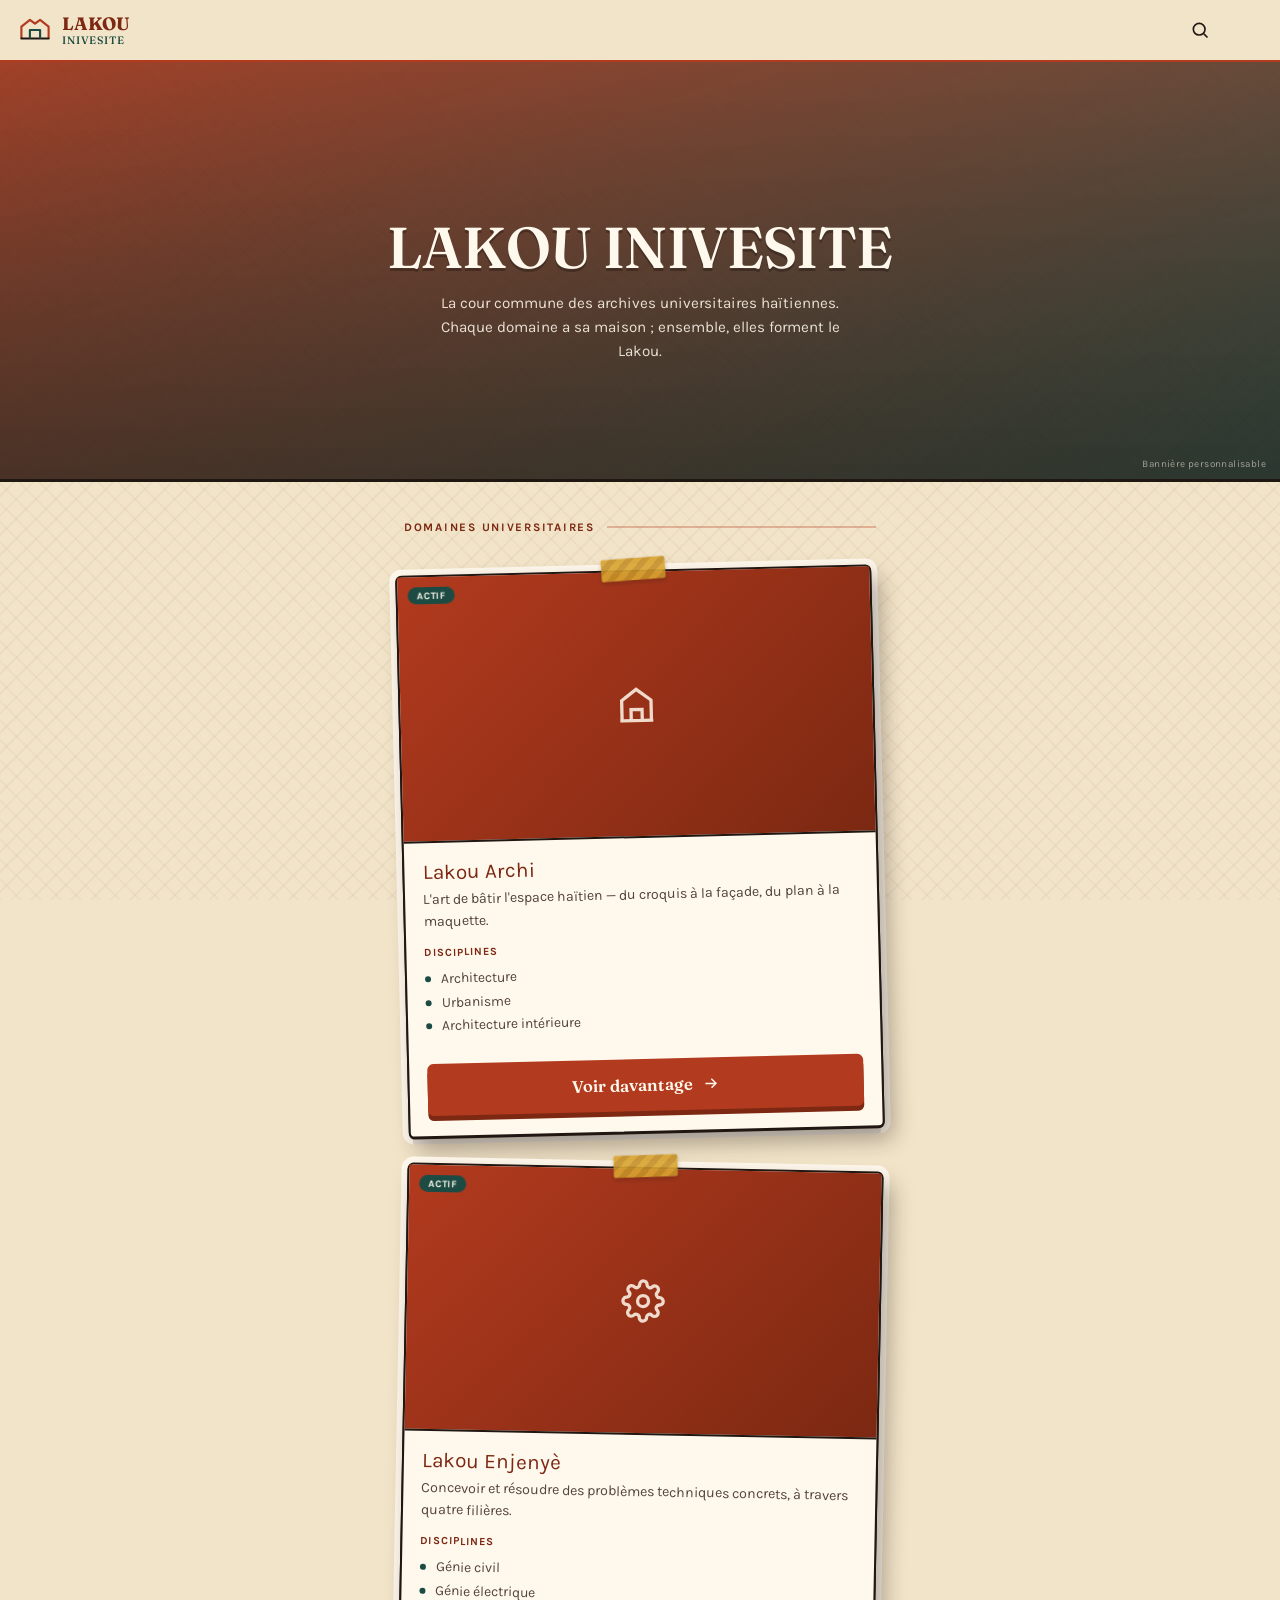
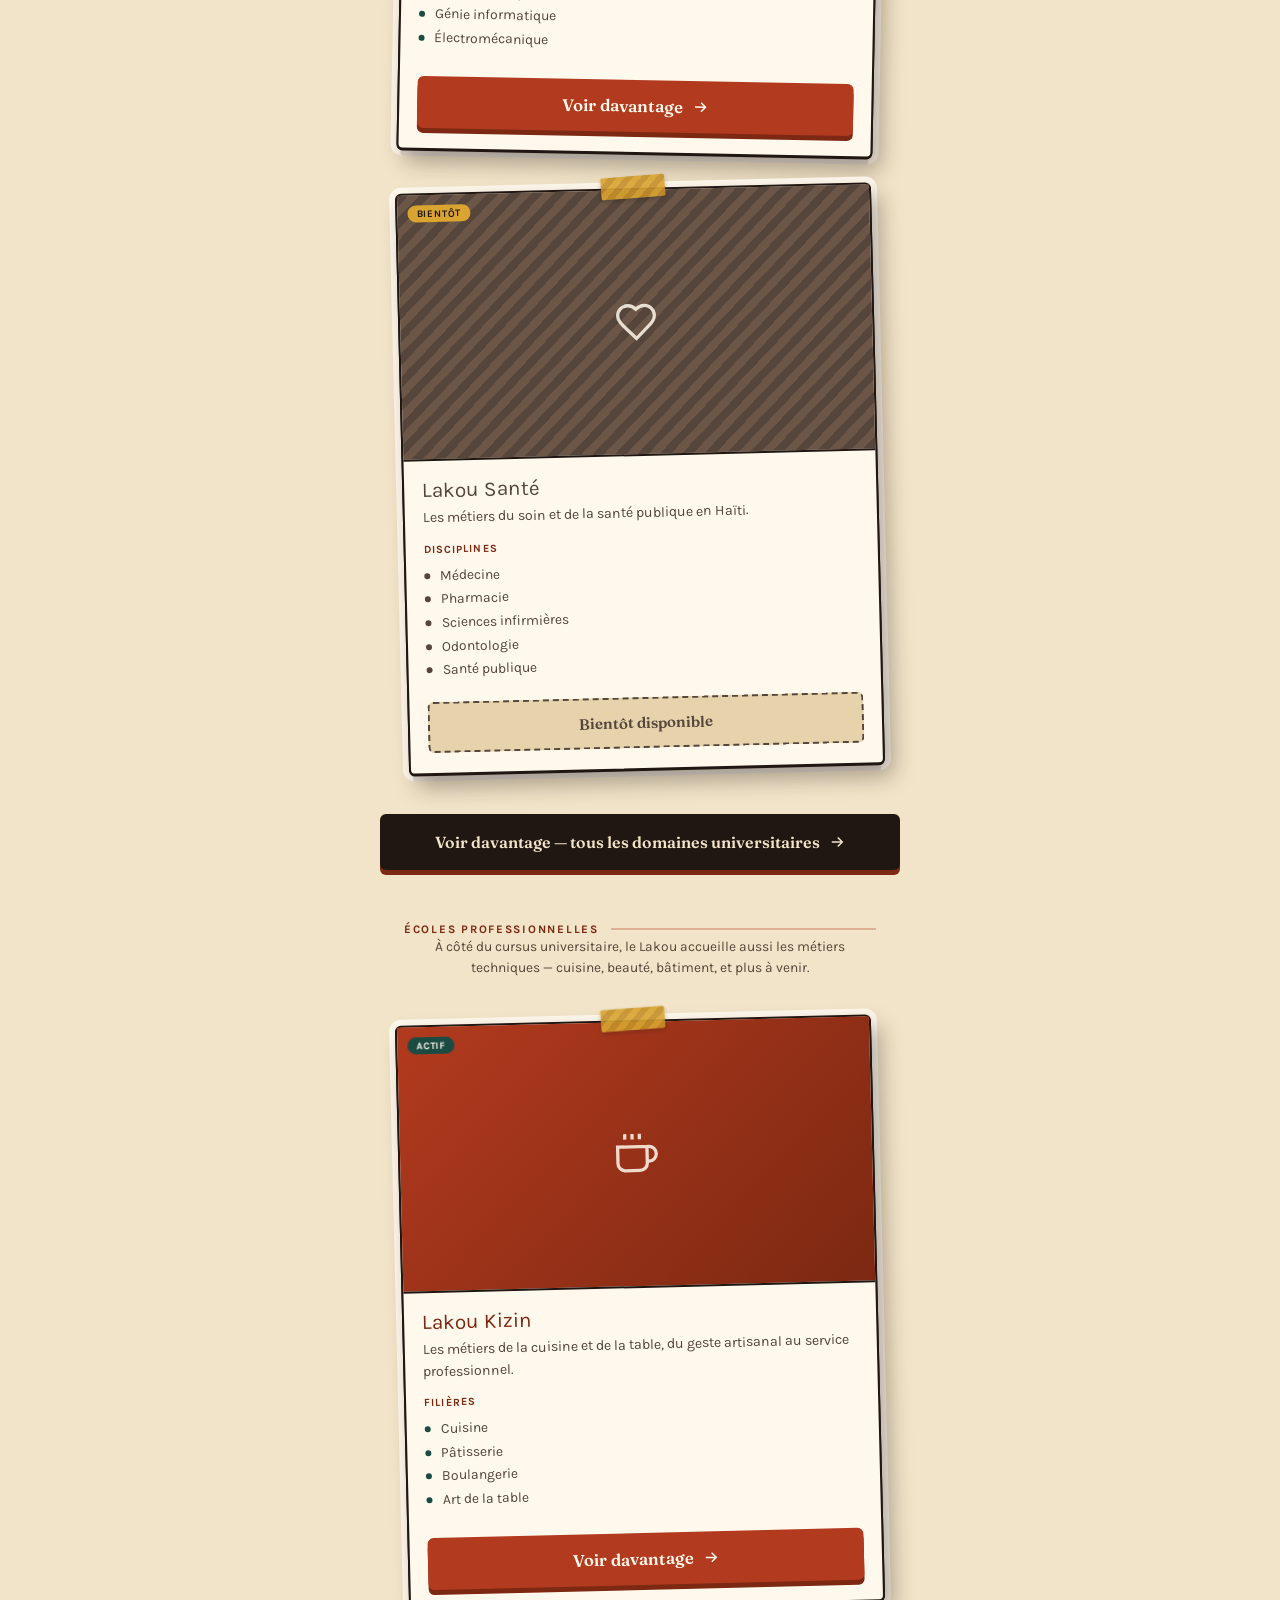
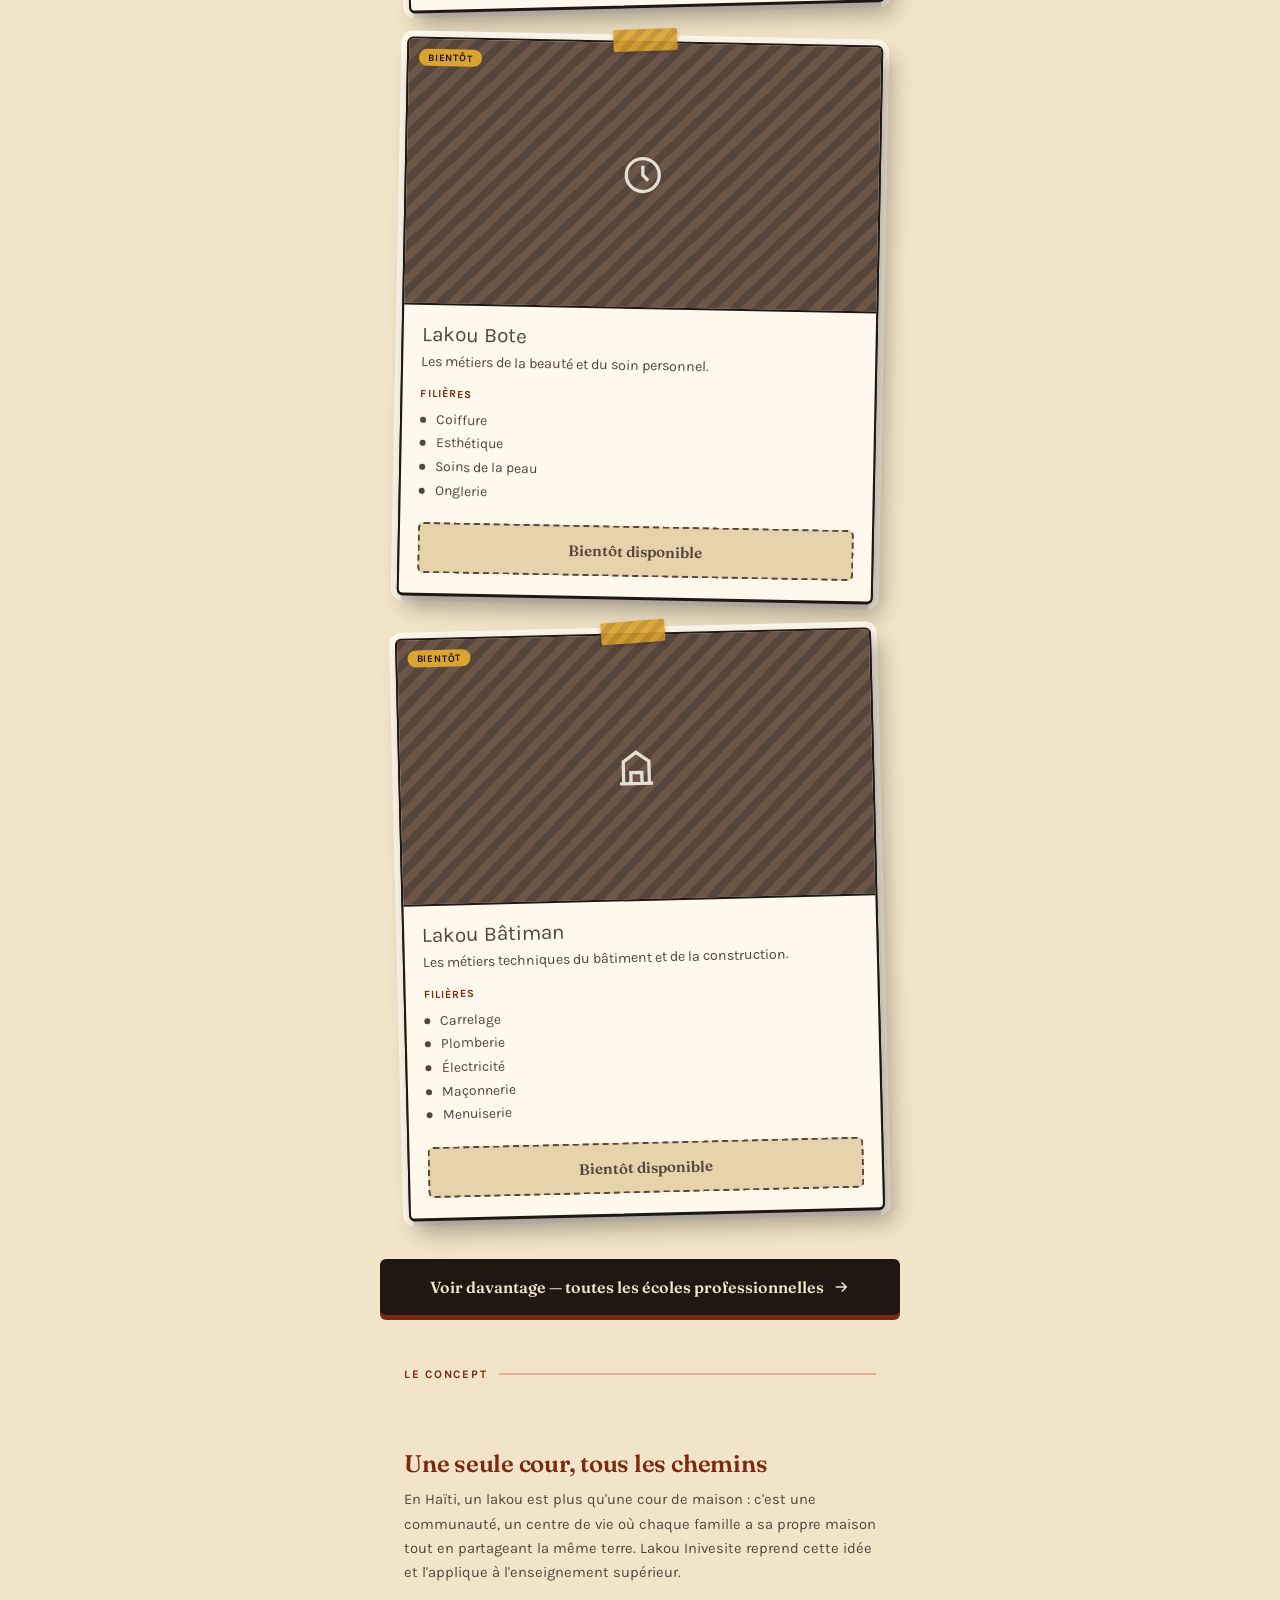
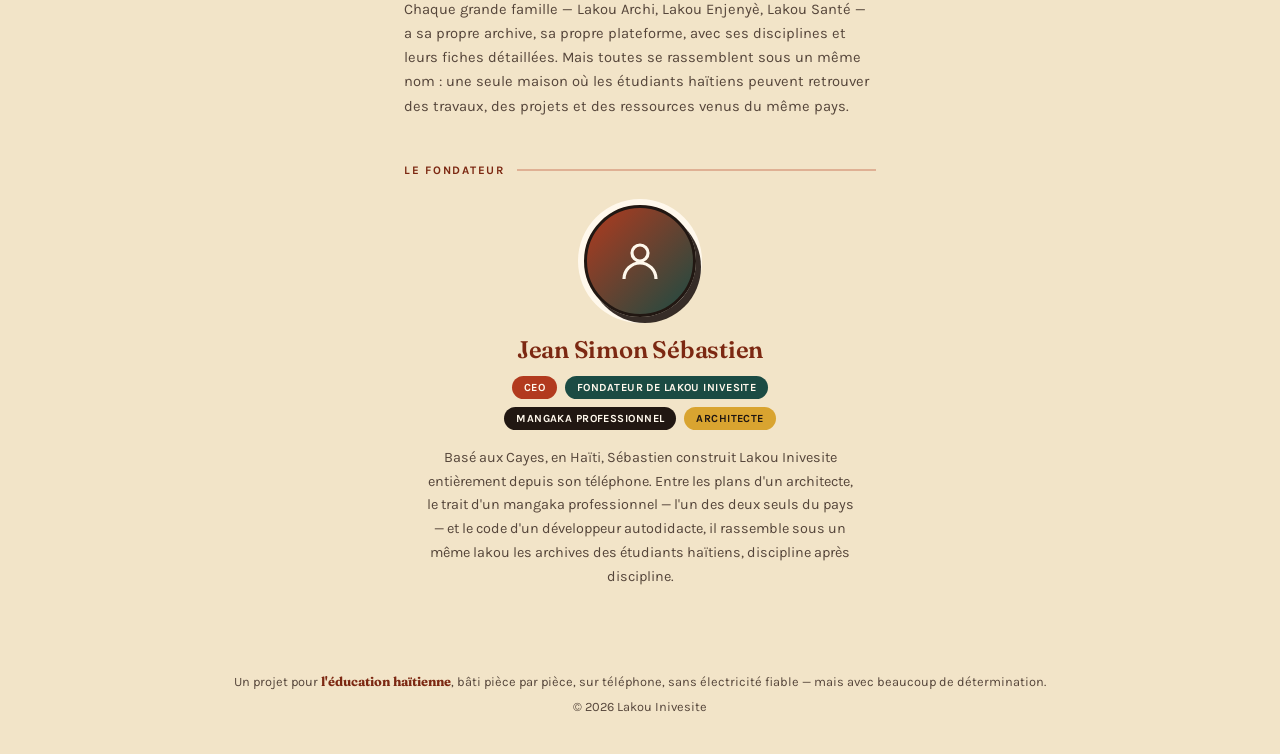
==== commit dd12d290: "Update index.html" ====
--- a/index.html
+++ b/index.html
@@ -51,7 +51,7 @@
     <svg class="chevron" viewBox="0 0 24 24" fill="none" stroke="currentColor" stroke-width="2"><path d="M6 9l6 6 6-6"/></svg>
   </button>
   <div class="menu-submenu" id="ecoleProSubmenu">
-    <div class="disabled">Lakou Kizin <span class="tag-soon">Bientôt</span></div>
+    <a href="https://lakou-kizin.vercel.app/">Lakou Kizin</a>
     <div class="disabled">Lakou Bote <span class="tag-soon">Bientôt</span></div>
     <div class="disabled">Lakou Bâtiman <span class="tag-soon">Bientôt</span></div>
     <a href="ecoles-professionnelles.html">Voir toutes les écoles →</a>
@@ -168,10 +168,10 @@
   <section class="domaines" id="ecoles-pro">
 
     <!-- LAKOU KIZIN (CUISINE) -->
-    <article class="card soon">
+    <article class="card">
       <div class="card-image">
         <svg class="fallback-icon" style="display:block" viewBox="0 0 24 24" fill="none" stroke="#fff8ec" stroke-width="1.8"><path d="M18 8h1a4 4 0 010 8h-1M2 8h16v9a4 4 0 01-4 4H6a4 4 0 01-4-4V8z"/><path d="M6 1v3M10 1v3M14 1v3"/></svg>
-        <span class="badge bientot">Bientôt</span>
+        <span class="badge actif">Actif</span>
       </div>
       <div class="card-body">
         <div class="card-title">Lakou Kizin</div>
@@ -183,7 +183,10 @@
           <li>Boulangerie</li>
           <li>Art de la table</li>
         </ul>
-        <span class="btn-disabled">Bientôt disponible</span>
+        <a class="btn-explorer" href="https://lakou-kizin.vercel.app/">
+          Voir davantage
+          <svg viewBox="0 0 24 24" fill="none" stroke="currentColor" stroke-width="2"><path d="M5 12h14M13 6l6 6-6 6"/></svg>
+        </a>
       </div>
     </article>
 
--- a/style.css
+++ b/style.css
@@ -165,7 +165,6 @@
     10px 16px 26px rgba(33,23,18,0.4),
     0 0 0 6px var(--papye);
 }
-
 .card::before{ /* ruban de "washi tape" */
   content:"";
   position:absolute; top:-14px; left:50%; transform:translateX(-50%) rotate(-3deg);
@@ -272,7 +271,6 @@
 }
 .duree-box .label{ font-weight:700; color:var(--tè-fonse); text-transform:uppercase; font-size:0.68rem; letter-spacing:0.06em; }
 .duree-box .valeur{ font-weight:700; color:var(--enk); }
-
 .btn-explorer{
   display:flex; align-items:center; justify-content:center; gap:8px;
   width:100%; margin-top:26px; padding:16px; border:none; border-radius:6px;
@@ -401,3 +399,68 @@
 .search-result-item .srt{ font-weight:700; color:var(--tè-fonse); font-family:'Fraunces',serif; }
 .search-result-item .srd{ font-size:0.82rem; color:var(--enk-doux); margin-top:2px; }
 .search-empty{ font-size:0.85rem; color:var(--enk-doux); padding:10px; text-align:center; }
+
+/* ---------- BOUTON "VOIR DAVANTAGE" (collection complète) ---------- */
+.btn-voir-tout{
+  display:flex; align-items:center; justify-content:center; gap:8px;
+  max-width:520px; margin:24px auto 0; padding:16px; border-radius:6px;
+  background:var(--enk); color:var(--kreem); text-decoration:none;
+  font-family:'Fraunces',serif; font-weight:600; font-size:1rem;
+  border:2px solid var(--enk); box-shadow:0 5px 0 var(--tè-fonse);
+  transition:transform .15s;
+}
+.btn-voir-tout:active{ transform:translateY(4px); box-shadow:0 1px 0 var(--tè-fonse); }
+.btn-voir-tout svg{ width:18px; height:18px; flex-shrink:0; }
+
+/* ---------- ÉCOLES PROFESSIONNELLES (accueil) ---------- */
+.ecoles-pro-intro{ max-width:520px; margin:0 auto; padding:0 24px 6px; text-align:center; }
+.ecoles-pro-intro p{ font-size:0.86rem; color:var(--enk-doux); line-height:1.55; }
+
+/* ---------- PAGES D'EXTENSION (toutes-les-cartes) ---------- */
+.ext-header{
+  position:relative; z-index:1; max-width:960px; margin:0 auto;
+  padding:26px 22px 10px; text-align:center;
+}
+.ext-header h1{ color:var(--tè-fonse); font-size:1.7rem; line-height:1.15; }
+.ext-header p{ margin-top:10px; font-size:0.9rem; color:var(--enk-doux); max-width:480px; margin-left:auto; margin-right:auto; line-height:1.55; }
+.retour-lien{
+  display:inline-flex; align-items:center; gap:6px; margin:14px 22px 0;
+  font-size:0.85rem; color:var(--tè-fonse); text-decoration:none; font-weight:700;
+}
+.retour-lien svg{ width:16px; height:16px; }
+
+.ext-grid{
+  position:relative; z-index:1;
+  display:grid; grid-template-columns:repeat(auto-fit, minmax(230px, 1fr));
+  gap:20px; max-width:980px; margin:0 auto; padding:24px 20px 60px;
+}
+.carte-mere{
+  background:var(--papye); border:2px solid var(--enk); border-radius:8px;
+  padding:18px; box-shadow:6px 8px 0 rgba(33,23,18,0.15);
+}
+.carte-mere.soon{ opacity:0.8; }
+.cm-top{ display:flex; align-items:center; justify-content:space-between; gap:8px; }
+.cm-icon{ font-size:1.5rem; line-height:1; }
+.carte-mere h3{ color:var(--tè-fonse); font-size:1.1rem; margin:10px 0 12px; line-height:1.2; }
+.carte-mere.soon h3{ color:var(--enk-doux); }
+.carte-mere ul{ list-style:none; }
+.carte-mere ul li{
+  font-size:0.85rem; color:var(--enk-doux); line-height:1.5;
+  padding-left:14px; position:relative; margin-bottom:6px;
+}
+.carte-mere ul li::before{
+  content:""; position:absolute; left:0; top:8px;
+  width:5px; height:5px; border-radius:50%; background:var(--lagon);
+}
+.carte-mere.soon ul li::before{ background:var(--enk-doux); }
+.cm-status{
+  display:inline-block; margin-top:2px; font-size:0.62rem; font-weight:700;
+  text-transform:uppercase; letter-spacing:0.06em; padding:3px 9px; border-radius:20px;
+  flex-shrink:0;
+}
+.cm-status.actif{ background:var(--lagon); color:var(--papye); }
+.cm-status.bientot{ background:var(--lò); color:var(--enk); }
+.cm-link{
+  display:block; margin-top:14px; font-size:0.84rem; font-weight:700;
+  color:var(--tè); text-decoration:none;
+}
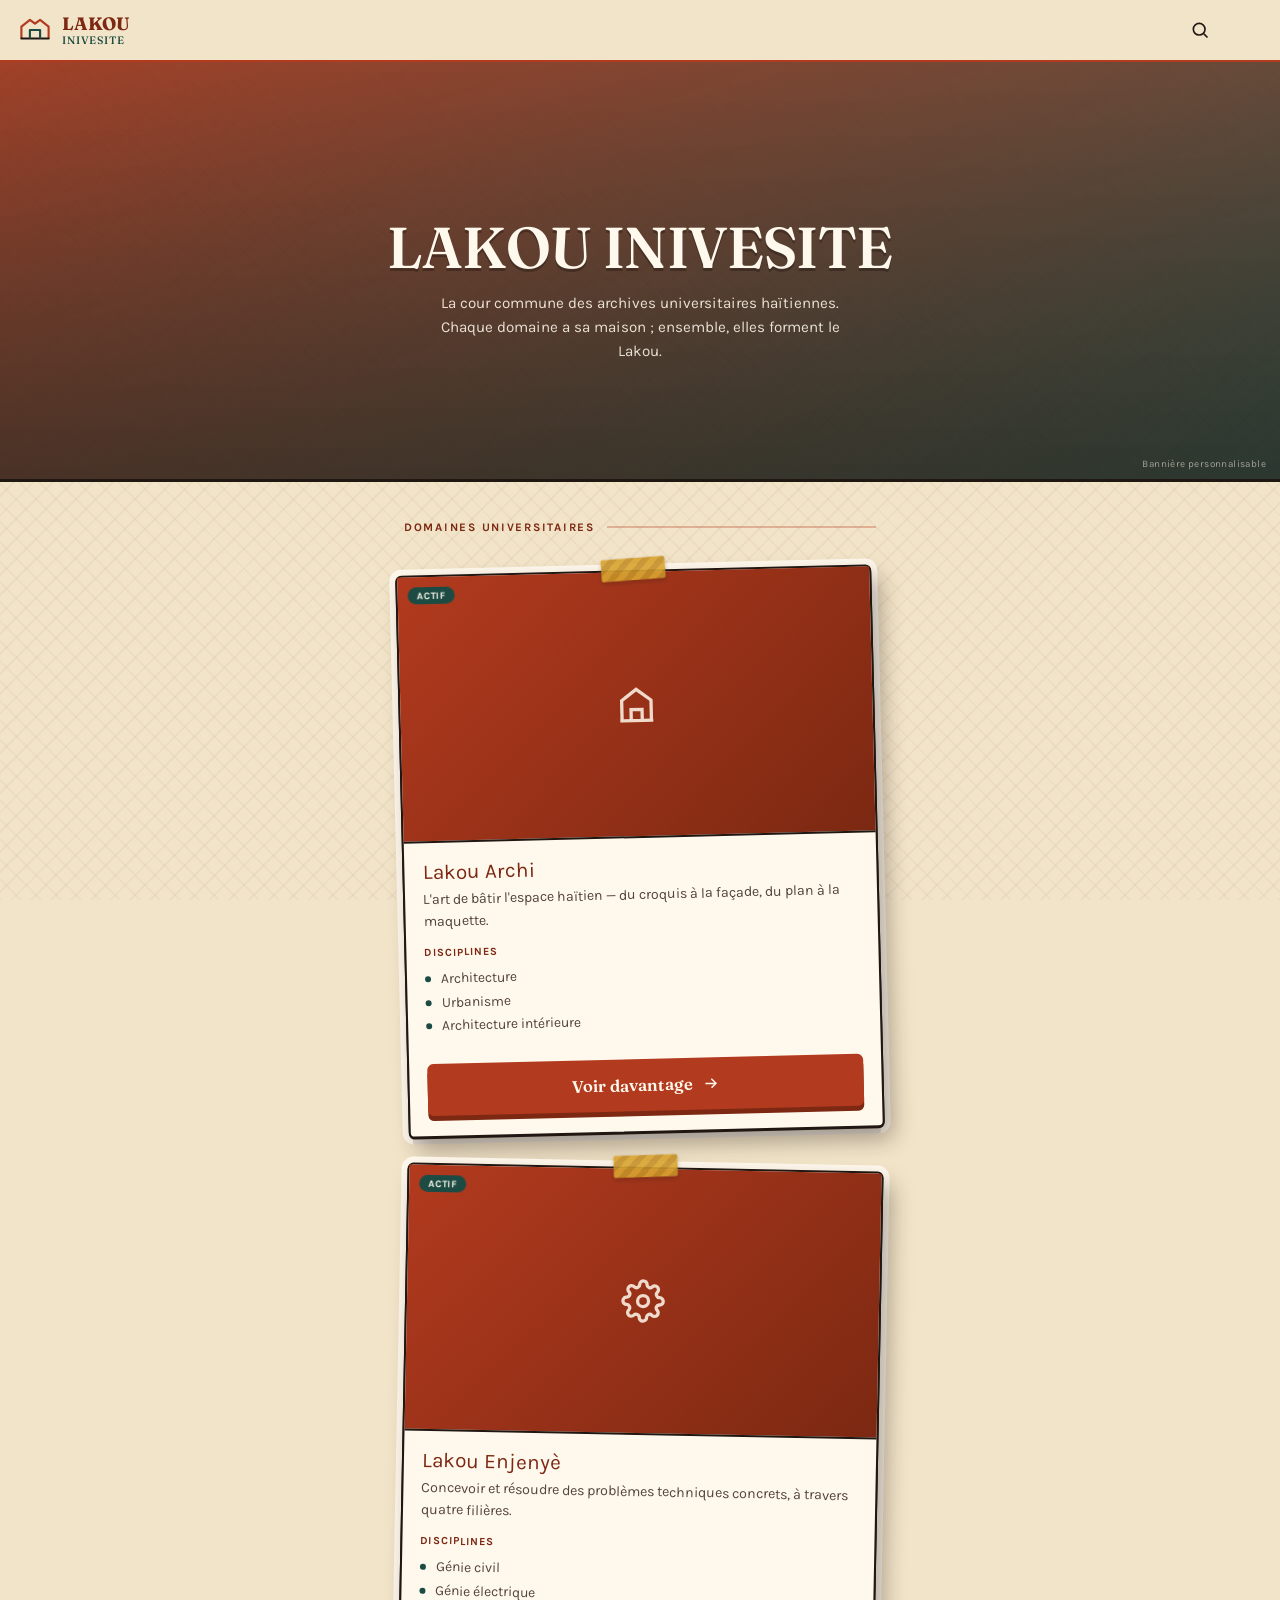
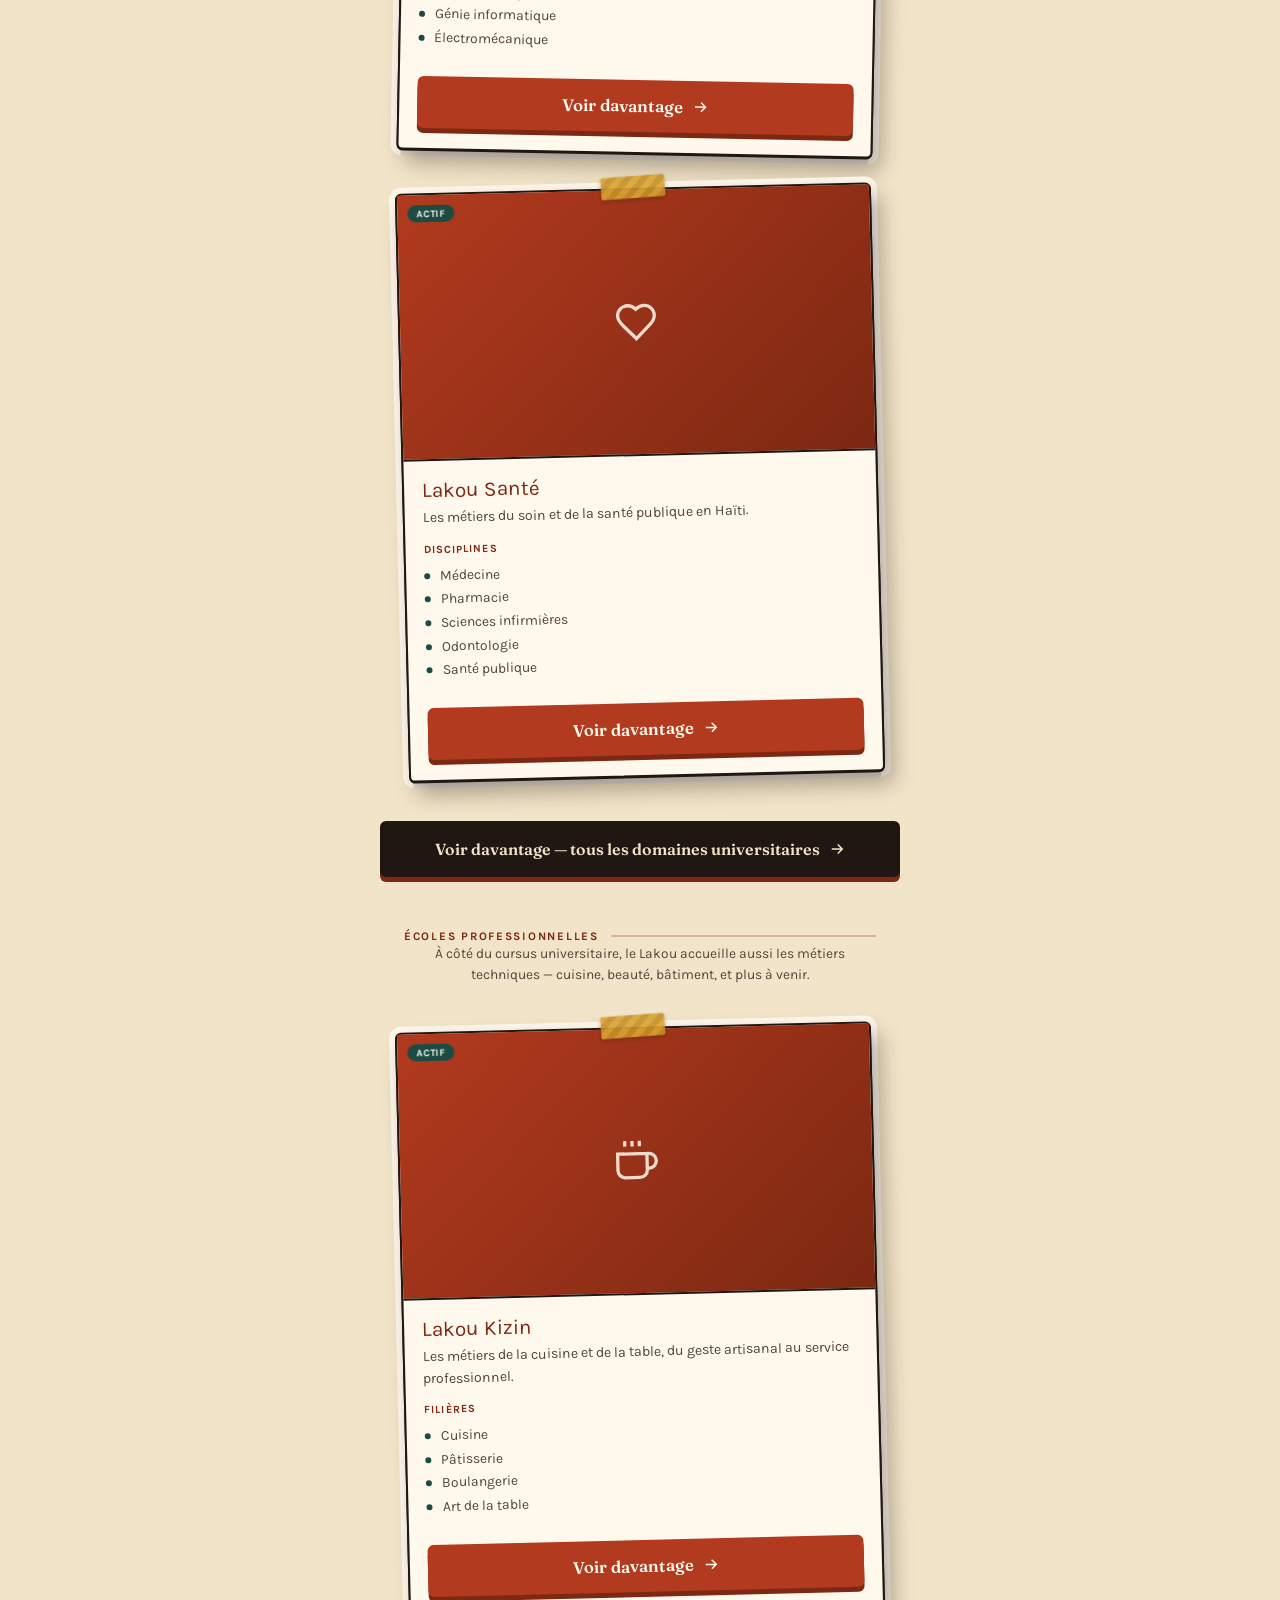
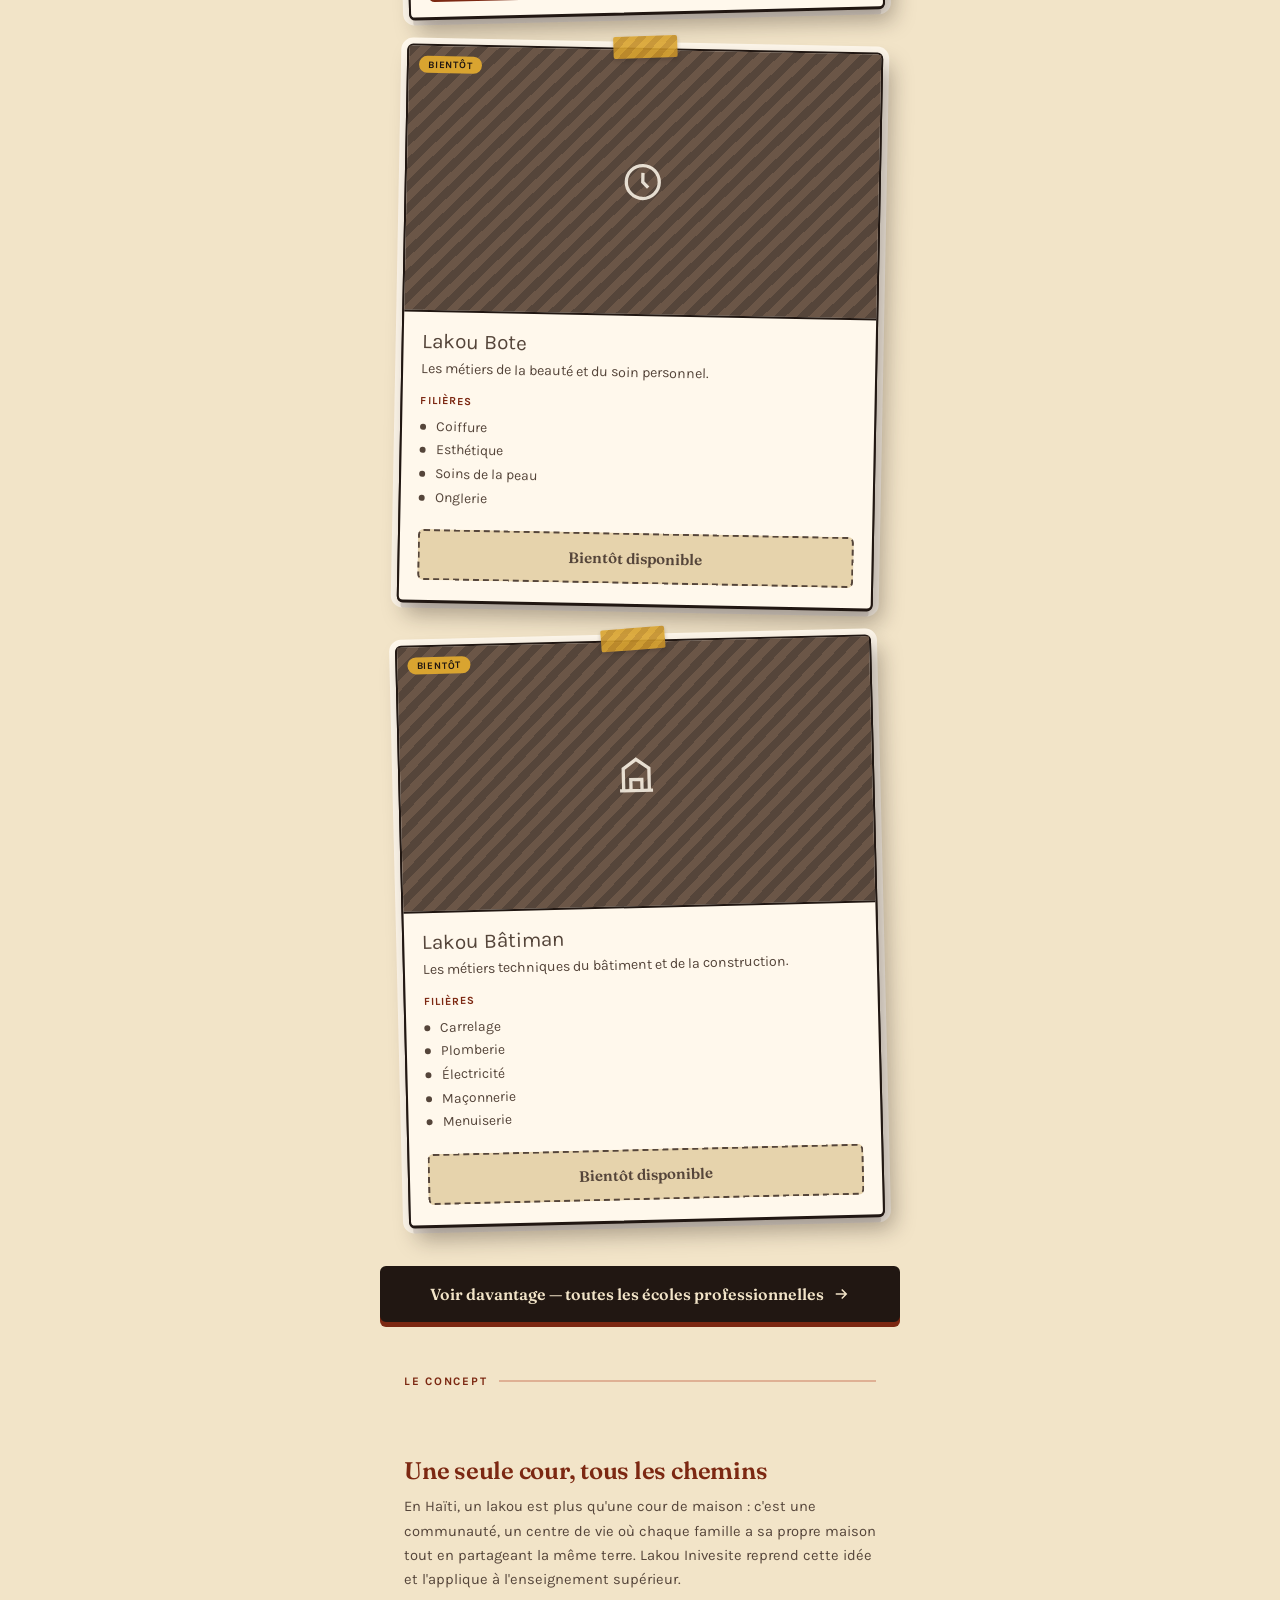
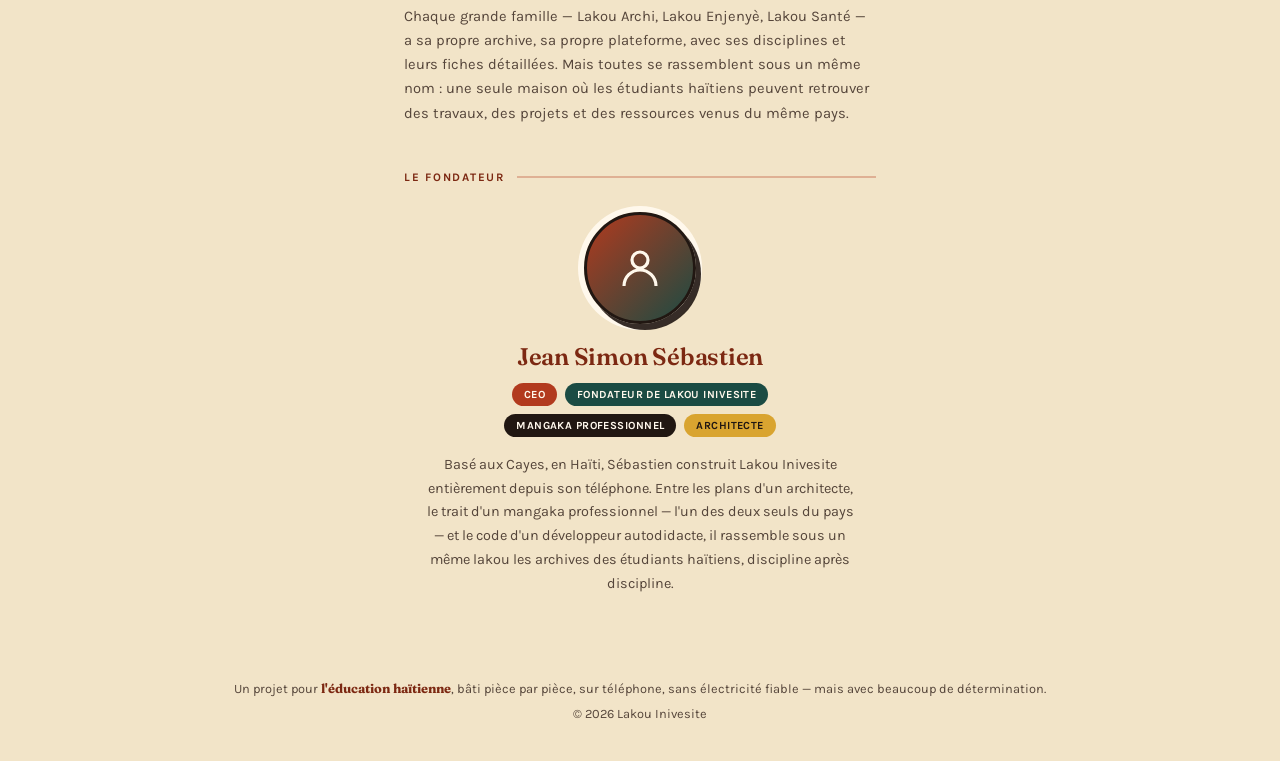
==== commit bed06038: "Update index.html" ====
--- a/index.html
+++ b/index.html
@@ -42,7 +42,7 @@
   <div class="menu-submenu" id="domainesSubmenu">
     <a href="https://lakou-archi-rho.vercel.app/">Lakou Archi</a>
     <a href="https://lakou-enjenye26.vercel.app/index.html">Lakou Enjenyè</a>
-    <div class="disabled">Lakou Santé <span class="tag-soon">Bientôt</span></div>
+    <a href="https://lakou-sante.vercel.app/">Lakou Santé</a>
     <a href="universites.html">Voir tous les domaines →</a>
   </div>
 
@@ -112,6 +112,7 @@
     <article class="card">
       <div class="card-image">
         <img src="https://qptnjgdfobznwmsguvyf.supabase.co/storage/v1/object/public/lakou-inivesite/6732bbb6fe9415f58ae7c1cf74c3ac40%20(1).jpg" alt="Lakou Enjenyè" onerror="this.style.display='none'; this.parentElement.querySelector('.fallback-icon').style.display='block';">
+      
         <svg class="fallback-icon" style="display:block" viewBox="0 0 24 24" fill="none" stroke="#fff8ec" stroke-width="1.8"><circle cx="12" cy="12" r="3"/><path d="M19.4 15a1.65 1.65 0 00.33 1.82l.06.06a2 2 0 11-2.83 2.83l-.06-.06a1.65 1.65 0 00-1.82-.33 1.65 1.65 0 00-1 1.51V21a2 2 0 11-4 0v-.09A1.65 1.65 0 009 19.4a1.65 1.65 0 00-1.82.33l-.06.06a2 2 0 11-2.83-2.83l.06-.06A1.65 1.65 0 004.6 15a1.65 1.65 0 00-1.51-1H3a2 2 0 110-4h.09A1.65 1.65 0 004.6 9a1.65 1.65 0 00-.33-1.82l-.06-.06a2 2 0 112.83-2.83l.06.06A1.65 1.65 0 009 4.6a1.65 1.65 0 001-1.51V3a2 2 0 114 0v.09a1.65 1.65 0 001 1.51 1.65 1.65 0 001.82-.33l.06-.06a2 2 0 112.83 2.83l-.06.06A1.65 1.65 0 0019.4 9a1.65 1.65 0 001.51 1H21a2 2 0 110 4h-.09a1.65 1.65 0 00-1.51 1z"/></svg>
         <span class="badge actif">Actif</span>
       </div>
@@ -132,11 +133,11 @@
       </div>
     </article>
 
-    <!-- LAKOU SANTE (bientôt) -->
-    <article class="card soon">
+    <!-- LAKOU SANTE -->
+    <article class="card">
       <div class="card-image">
         <svg class="fallback-icon" style="display:block" viewBox="0 0 24 24" fill="none" stroke="#fff8ec" stroke-width="1.8"><path d="M19 14c1.49-1.46 3-3.21 3-5.5A5.5 5.5 0 0016.5 3c-1.76 0-3 .5-4.5 2-1.5-1.5-2.74-2-4.5-2A5.5 5.5 0 002 8.5c0 2.29 1.51 4.04 3 5.5l7 7 7-7z"/></svg>
-        <span class="badge bientot">Bientôt</span>
+        <span class="badge actif">Actif</span>
       </div>
       <div class="card-body">
         <div class="card-title">Lakou Santé</div>
@@ -149,7 +150,10 @@
           <li>Odontologie</li>
           <li>Santé publique</li>
         </ul>
-        <span class="btn-disabled">Bientôt disponible</span>
+        <a class="btn-explorer" href="https://lakou-sante.vercel.app/">
+          Voir davantage
+          <svg viewBox="0 0 24 24" fill="none" stroke="currentColor" stroke-width="2"><path d="M5 12h14M13 6l6 6-6 6"/></svg>
+        </a>
       </div>
     </article>
 
@@ -170,6 +174,8 @@
     <!-- LAKOU KIZIN (CUISINE) -->
     <article class="card">
       <div class="card-image">
+        <img src="https://qptnjgdfobznwmsguvyf.supabase.co/storage/v1/object/public/lakou-inivesite/f2ecef832a4dea042b231e3c9140a1b0.jpg" alt="Lakou Kizin" onerror="this.style.display='none'; this.parentElement.querySelector('.fallback-icon').style.display='block';">
+      
         <svg class="fallback-icon" style="display:block" viewBox="0 0 24 24" fill="none" stroke="#fff8ec" stroke-width="1.8"><path d="M18 8h1a4 4 0 010 8h-1M2 8h16v9a4 4 0 01-4 4H6a4 4 0 01-4-4V8z"/><path d="M6 1v3M10 1v3M14 1v3"/></svg>
         <span class="badge actif">Actif</span>
       </div>
